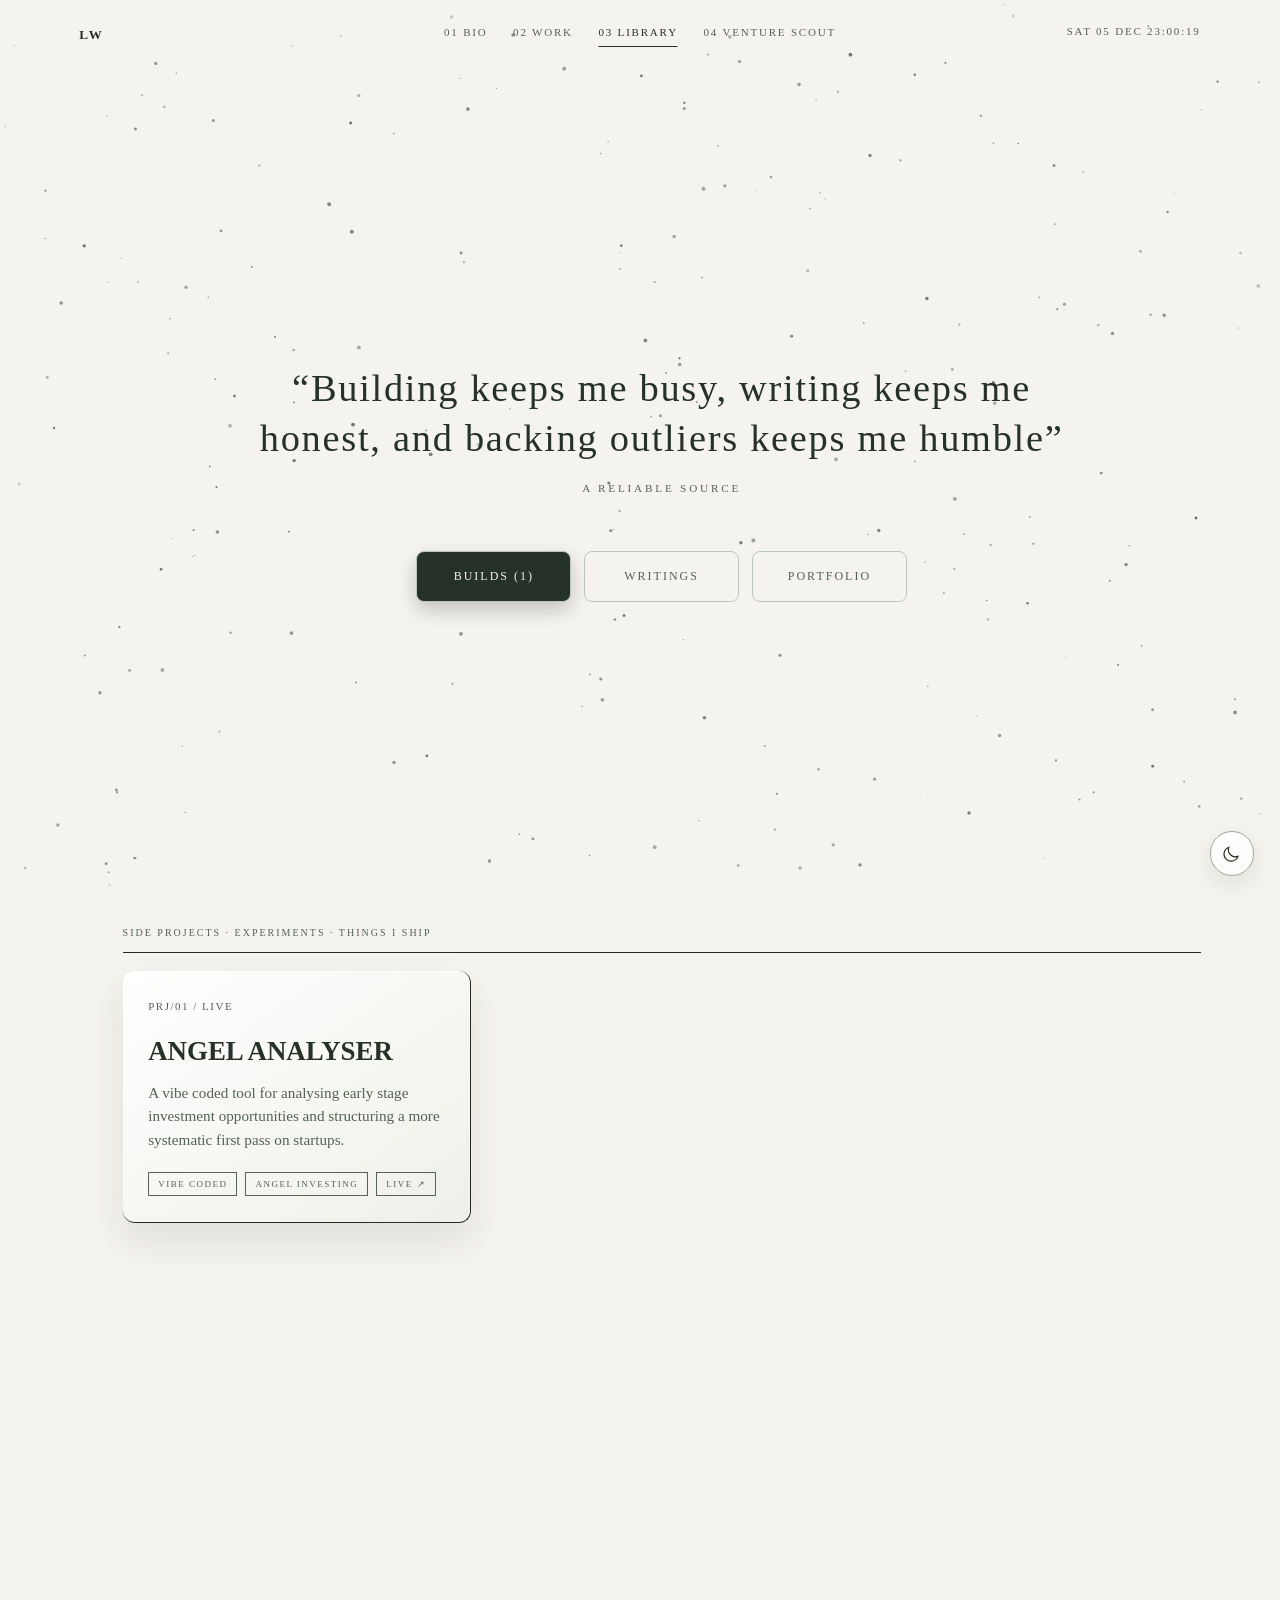
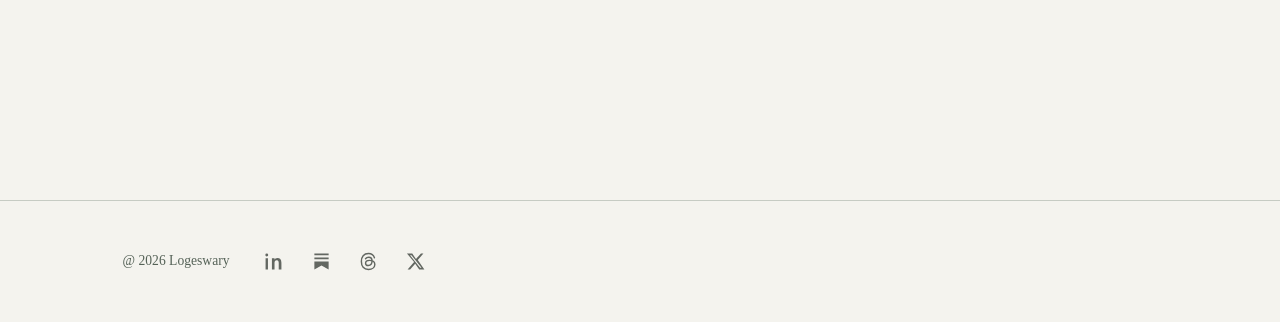
==== library.html @ 240a9fd6 "Publish website" ====
<!doctype html><html lang="en"><head><meta charset="utf-8"><meta name="viewport" content="width=device-width,initial-scale=1"><title>Library — Logeswary</title><link rel="stylesheet" href="assets/css/library-base.css">


























<link rel="stylesheet" href="assets/css/site-refinements.css">
<link rel="stylesheet" href="assets/css/themes.css"><script src="assets/js/themes.js"></script><link rel="stylesheet" href="assets/css/library.css"><link rel="stylesheet" href="assets/css/navigation.css">
<script src="assets/js/navigation.js" defer></script>
<link rel="stylesheet" href="assets/css/work-layout.css">
<link rel="stylesheet" href="assets/css/refinements-v64.css">
<link rel="stylesheet" href="assets/css/library-spacing.css">
<link rel="stylesheet" href="assets/css/footer.css">
<link rel="stylesheet" href="assets/css/creative-refinements.css">
</head><body class="site-root destination-page"><div class="site-background" aria-hidden="true"><canvas class="site-particles" aria-hidden="true"></canvas></div><div class="site-content"><button type="button" class="theme-toggle" aria-label="Switch to light mode" aria-pressed="false"><svg class="theme-sun" viewBox="0 0 24 24" fill="none" stroke="currentColor" stroke-width="1.5" aria-hidden="true"><circle cx="12" cy="12" r="4"/><path d="M12 2v2m0 16v2M2 12h2m16 0h2M5 5l1.5 1.5m11 11L19 19M5 19l1.5-1.5m11-11L19 5"/></svg><svg class="theme-moon" viewBox="0 0 24 24" fill="none" stroke="currentColor" stroke-width="1.5" aria-hidden="true"><path d="M20 15.5A9 9 0 0 1 8.5 4 9 9 0 1 0 20 15.5Z"/></svg></button>
<header class="site-header"><a class="brand-flip" id="brandFlip" href="index.html" aria-label="Home">
    <span class="brand-face brand-lw">LW</span>
  </a><nav class="editorial-nav" id="primaryNav" aria-label="Primary"><ul><li><a href="index.html">01 BIO</a></li><li><a href="work.html">02 WORK</a></li><li><a href="library.html">03 LIBRARY</a></li><li><a href="venture-scout.html">04 VENTURE SCOUT</a></li></ul><span class="nav-underline" aria-hidden="true"></span></nav><div class="top"><span id="clock"></span></div><button class="menu-control" type="button" aria-controls="primaryNav" aria-expanded="false">MENU</button></header>
<section class="library-page" id="library"><div class="library-shell">
<section class="library-intro-hero" aria-labelledby="library-intro-title"><header class="library-quote"><h2 class="library-hero-title" id="library-intro-title">“Building keeps me busy, writing keeps me honest, and backing outliers keeps me humble”</h2><p>a reliable source</p></header>
<nav class="lib-tabs" aria-label="Library sections"><button class="lib-tab active" data-panel="builds">BUILDS (1)</button><button class="lib-tab" data-panel="writing">WRITINGS</button><button class="lib-tab" data-panel="portfolio">PORTFOLIO</button></nav>
</section>
<div class="library-results" aria-label="Library results">
<section class="panel active" id="builds"><div class="wire">SIDE PROJECTS · EXPERIMENTS · THINGS I SHIP</div><div class="project-grid"><a class="project" href="https://angel-analyser.lovable.app/" target="_blank" rel="noopener"><small>PRJ/01 / LIVE</small><h3>ANGEL ANALYSER</h3><p>A vibe coded tool for analysing early stage investment opportunities and structuring a more systematic first pass on startups.</p><div class="tags"><span class="tag">Vibe Coded</span><span class="tag">Angel Investing</span><span class="tag">Live ↗</span></div></a></div></section>
<section class="panel" id="writing"><div class="wire">WRITING ARCHIVE</div><div class="rows" id="writingRows"></div><p class="writing-update" id="writingUpdate" role="status"></p></section>

<section class="panel" id="portfolio"></section>
</div>
</div></section>
<dialog class="portfolio-dialog retro-access" id="portfolioDialog" aria-labelledby="accessTitle" aria-describedby="accessDescription"><div class="access-window-bar"><button type="button" class="access-close" aria-label="Close popup">×</button></div><div class="access-window-content"><div class="access-retro-grid" aria-hidden="true"><div class="access-retro-plane"></div></div><div class="access-runway" aria-hidden="true"><div class="block-runner">
<svg class="runner-body" viewBox="0 0 120 156" focusable="false" aria-hidden="true">
<ellipse class="runner-ground" cx="60" cy="146" rx="32" ry="5"/>
<g class="runner-arm runner-arm-back"><path class="block-side" d="m36 59 9-4 12 33-9 5Z"/><path class="block-mid" d="m25 64 11-5 12 34-11 5Z"/></g>
<g class="runner-leg runner-leg-back"><path class="block-dark" d="M58 94h18v38H58z"/><path class="block-side" d="m76 94 7-5v39l-7 4Z"/><path class="block-dark" d="M58 126h26v14H58z"/></g>
<g class="runner-leg runner-leg-front"><path class="block-mid" d="M41 94h18v38H41z"/><path class="block-side" d="m59 94 7-5v39l-7 4Z"/><path class="block-dark" d="M41 127h29v14H41z"/></g>
<path class="block-light" d="m35 53 39-5 8 43-39 6Z"/><path class="block-side" d="m74 48 10-7 8 43-10 7Z"/><path class="block-mid" d="m35 53 10-7 39-5-10 7Z"/>
<path class="block-dark" d="m48 68 12-2 2 12-12 2Z"/>
<g class="runner-head"><path class="block-light" d="M42 20h29v31H42z"/><path class="block-mid" d="m42 20 8-7h29l-8 7Z"/><path class="block-side" d="m71 20 8-7v31l-8 7Z"/><path class="runner-face" d="M50 31v3m12-3v3m-12 8q6 4 12 0"/></g>
<g class="runner-arm runner-arm-front"><path class="block-mid" d="m72 55 13 3-7 37-13-3Z"/><path class="block-light" d="m78 95-13-3-2 13 13 3Z"/><path class="block-side" d="m85 58 7-6-7 37-7 6Z"/></g>
</svg></div></div><h3 id="accessTitle" class="comic-access"><span>ACCESS</span><span>DENIED</span></h3><p id="accessDescription">You have wandered somewhere you should not be. I admire the curiosity</p></div></dialog>

<!-- Shared compact footer -->
<footer class="site-footer compact-footer" id="contact">
 <div class="footer-inner compact-footer-row">
  <span class="footer-copyright">@ 2026 Logeswary</span>
  <nav class="socials" aria-label="Social links"><a href="https://www.linkedin.com/in/logeswary/" target="_blank" rel="noopener noreferrer" aria-label="LinkedIn"><svg viewBox="0 0 24 24" aria-hidden="true" focusable="false"><path d="M5 8H2v14h3V8ZM3.5 2a1.8 1.8 0 1 0 0 3.6 1.8 1.8 0 0 0 0-3.6ZM22 13.5c0-4-2.1-5.8-4.9-5.8-2.2 0-3.2 1.2-3.8 2V8H10v14h3.3v-7.8c0-2.1.4-3.8 2.8-3.8 2.3 0 2.5 2.1 2.5 3.9V22H22v-8.5Z"/></svg></a>
<a href="https://substack.com/@logeswary" target="_blank" rel="noopener noreferrer" aria-label="Substack"><svg viewBox="0 0 24 24" aria-hidden="true" focusable="false"><path d="M3 2h18v2H3zm0 5h18v2H3zm0 5h18v10l-9-5-9 5Z"/></svg></a>
<a href="https://www.threads.com/" target="_blank" rel="noopener noreferrer" aria-label="Threads"><svg viewBox="0 0 24 24" aria-hidden="true" focusable="false"><path d="M19.5 7.3C18.4 3.7 15.8 2 12 2 6 2 3 5.7 3 12s3 10 9 10c4.7 0 8-2.6 8-6.2 0-3.2-2.7-5.2-6.7-5.2-3 0-5 1.5-5 3.5 0 1.8 1.5 3 3.4 3 3.2 0 4.8-2.6 4.8-6 0-3-1.5-4.5-4.2-4.5-1.8 0-3.1.6-4.1 1.9" fill="none" stroke="currentColor" stroke-width="1.8" stroke-linecap="round"/></svg></a>
<a href="https://x.com/logeswaryX" target="_blank" rel="noopener noreferrer" aria-label="X"><svg viewBox="0 0 24 24" aria-hidden="true" focusable="false"><path d="M18.9 2H22l-7.1 8.1L23.2 22h-6.5l-5.1-7.3L5.2 22H2l8.2-9.4L1.2 2h6.7l4.7 6.7L18.9 2ZM17.8 20h1.8L6.9 4H5.1l12.7 16Z"/></svg></a></nav>
 </div>
</footer>


<script>
function tick(){
 const d=new Date(),days=["SUN","MON","TUE","WED","THU","FRI","SAT"],mons=["JAN","FEB","MAR","APR","MAY","JUN","JUL","AUG","SEP","OCT","NOV","DEC"],p=n=>String(n).padStart(2,"0");
 document.getElementById("clock").textContent=`${days[d.getDay()]} ${p(d.getDate())} ${mons[d.getMonth()]} ${p(d.getHours())}:${p(d.getMinutes())}:${p(d.getSeconds())}`;
}
tick(); setInterval(tick,1000);

// Availability rotation removed; the existing clock remains unchanged.

// Primary navigation is managed by assets/js/navigation.js.

</script>

</div><script src="assets/js/particles.js" defer></script><script src="assets/js/writings-data.js"></script><script src="assets/js/library.js"></script></body></html>
---- assets/css/library-base.css ----
:root{--bg:#090a0a;--fg:#f2f2ee;--muted:#777976;--line:#292b2a;--mx:50vw;--my:50vh}
*{box-sizing:border-box}
html,body{margin:0;width:100%;min-height:100%;background:var(--bg);color:var(--fg)}
html{scroll-behavior:smooth} body{overflow-x:hidden}
body{font-family:"Playfair Display",Georgia,serif}
.hero{height:100vh;position:relative;padding:22px 6.2vw 0;overflow:hidden;background:#090a0a}
.hero:before{content:"";position:absolute;inset:0;pointer-events:none;z-index:0;
 background:
 radial-gradient(circle 210px at var(--mx) var(--my),rgba(255,255,255,.055),transparent 72%),
 radial-gradient(circle at 1px 1px,rgba(255,255,255,.065) 1px,transparent 1.5px);
 background-size:auto,31px 31px}
.cursor-dots{position:absolute;width:360px;height:360px;left:calc(var(--mx) - 180px);top:calc(var(--my) - 180px);
 z-index:1;pointer-events:none;opacity:.55;mask-image:radial-gradient(circle,#000 0 20%,transparent 68%);
 background:radial-gradient(circle at 2px 2px,rgba(255,255,255,.55) 2px,transparent 2.6px);background-size:31px 31px;transition:opacity .2s}

.dot-canvas{
 position:absolute;
 inset:0;
 width:100%;
 height:100%;
 z-index:1;
 pointer-events:none;
}

.monogram{position:absolute;z-index:6;top:22px;left:6.2vw;font:700 13px/1 "Courier New",monospace;letter-spacing:2px;color:#f2f2ee;text-decoration:none}
.top{position:relative;z-index:5;display:flex;justify-content:flex-end;gap:20px;align-items:center;
 font:11px/1.2 "Courier New",monospace;letter-spacing:1.8px;color:#858784;text-transform:uppercase}
.open{white-space:nowrap}.open:before{content:"●";color:#eee;margin-right:9px}
#flipword{display:inline-block;color:#eee;min-width:76px;transition:transform .18s ease;transform-origin:center}

.map{position:absolute;z-index:2;top:62px;left:7vw;width:86vw;height:255px;opacity:.82}
.flight-path{position:absolute;inset:0;width:100%;height:100%;overflow:visible;pointer-events:none}
.flight-line{fill:none;stroke:rgba(170,172,168,.5);stroke-width:1;stroke-dasharray:4 5}
.city{position:absolute;font:10px "Courier New",monospace;letter-spacing:1.5px;color:#858784;text-transform:uppercase;white-space:nowrap;cursor:pointer;transition:.2s}
.city:before{content:"";display:inline-block;width:7px;height:7px;border-radius:50%;background:#f2f2ee;box-shadow:0 0 9px #fff;margin-right:7px}
.city:hover,.city.active{color:#f2f2ee;opacity:1;transform:translateY(-1px)}
.plane{position:absolute;z-index:5;font:16px/1 "Courier New",monospace;color:#f2f2ee;text-shadow:0 0 8px #fff;pointer-events:none;transform:translate(-50%,-50%) rotate(-12deg);transition:left 1.55s cubic-bezier(.55,.08,.2,1),top 1.55s cubic-bezier(.55,.08,.2,1),transform 1.55s ease}

.fact{position:absolute;z-index:8;width:270px;padding:18px 19px;border:1px solid #343635;background:rgba(9,10,10,.96);
 display:none;pointer-events:none;font:11px/1.55 "Courier New",monospace;letter-spacing:1.2px;text-transform:uppercase}
.fact.show{display:block}.fact strong{display:block;color:#eee;font-size:13px;margin-bottom:10px}.fact .k{color:#6f716e}.fact .v{color:#e9e9e5}
.fact .src{display:block;margin-top:9px;color:#656764;font-size:9px}

.meta{position:relative;z-index:4;margin-top:276px;font:11px "Courier New",monospace;letter-spacing:2px;color:#7f817e;text-transform:uppercase}
.welcome-card{position:relative;z-index:4;margin:17px 0 16px;width:max-content;perspective:900px}
.welcome-flip{font-family:"Playfair Display",Georgia,serif;font-size:calc(60px - 10px);line-height:1;font-weight:900;letter-spacing:-1.5px;text-transform:uppercase;transform-style:preserve-3d;transition:transform .55s cubic-bezier(.2,.7,.2,1);white-space:nowrap}
.welcome-flip.flipping{transform:none}
.welcome-flip{cursor:default}
.desc{position:relative;z-index:4;max-width:790px;margin:0;color:#92938f;font-family:"Courier New",Courier,monospace;font-size:14px;line-height:1.7;font-weight:400;letter-spacing:.35px}
.now{position:relative;z-index:4;margin-top:17px;font:11px "Courier New",monospace;letter-spacing:2.7px;text-transform:uppercase;color:#747673}
.now strong{color:#f1f1ed;font-weight:500;border-bottom:1px solid #6f716e;padding-bottom:4px}.now .dia-reveal{min-width:0}
.tabs{position:relative;z-index:4;margin-top:28px;display:flex;width:min(455px,86vw);border:1px solid var(--line)}
.tab{flex:1;text-decoration:none;padding:15px 9px;text-align:center;border-right:1px solid var(--line);font:12px "Courier New",monospace;
 letter-spacing:2px;color:#747673;text-transform:uppercase;transition:.18s;background:transparent}
.tab:last-child{border-right:0}.tab.active,.tab:hover,.tabs:hover .tab.active{background:#f0efea;color:#111}
.ticker-wrap{position:absolute;z-index:4;left:6.2vw;right:6.2vw;bottom:18px;border-top:1px solid var(--line);border-bottom:1px solid var(--line);overflow:hidden;white-space:nowrap}
.ticker{display:inline-flex;gap:38px;padding:13px 0;font:10px "Courier New",monospace;letter-spacing:1.8px;text-transform:uppercase;color:#858784;animation:marquee 28s linear infinite}
.ticker b{color:#eee;font-weight:500}.ticker span:after{content:"■";font-size:5px;margin-left:38px;color:#747673}
@keyframes marquee{to{transform:translateX(-50%)}}
@media(max-height:760px){
 .map{top:48px;height:220px}.meta{margin-top:235px}.welcome-card{margin:14px 0 13px}.welcome-flip{font-size:calc(54px - 10px)}
 .desc{font-size:15px;max-width:760px}.now{margin-top:13px}.tabs{margin-top:21px}.tab{padding:13px 8px}
}
@media(max-width:800px){
 .hero{padding:18px 22px 0}.top{font-size:8px;gap:8px}.map{left:-18vw;width:130vw;opacity:.52}
 .meta{margin-top:250px}.welcome-flip{font-size:calc(clamp(44px,12vw,60px) - 10px)}.desc{font-size:14px;max-width:92vw}.tabs{width:100%}.ticker-wrap{left:22px;right:22px}
}


/* V21 — balanced hero vertical rhythm */
.hero-copy-stack{position:absolute;z-index:4;left:6.2vw;right:6.2vw;top:335px;bottom:78px;display:flex;flex-direction:column;align-items:flex-start;justify-content:space-evenly;min-height:0}
.hero-copy-stack .welcome-card,.hero-copy-stack .desc,.hero-copy-stack .now,.hero-copy-stack .motion-nav{margin-top:0;margin-bottom:0}
.hero-copy-stack .meta{display:none}
@media(min-width:1600px){.hero-copy-stack{top:365px;bottom:82px}}
@media(max-height:760px){.hero-copy-stack{top:285px;bottom:68px}.hero-copy-stack .welcome-flip{font-size:calc(clamp(56px,5.5vw,78px) - 10px)}}
@media(max-width:1100px){.hero-copy-stack{left:6.2vw;right:6.2vw;top:330px;bottom:76px}}
@media(max-width:800px){.hero-copy-stack{left:22px;right:22px;top:315px;bottom:72px}}
@media(max-width:600px){.hero-copy-stack{left:18px;right:18px;top:292px;bottom:60px;justify-content:space-evenly}.hero-copy-stack .welcome-card,.hero-copy-stack .desc,.hero-copy-stack .now,.hero-copy-stack .motion-nav{margin:0}.hero-copy-stack .desc{max-width:100%}}

/* LIBRARY */
.library-section{position:relative;min-height:88vh;padding:64px 6.2vw;background:#090a0a;overflow:hidden}.library-section>.dot-canvas{z-index:0}.library-frame{position:relative;z-index:2;max-width:1500px;margin:0 auto;border:2px solid rgba(242,242,238,.88);padding:38px}.library-label{font:11px/1.2 "Courier New",monospace;letter-spacing:2.7px;color:#777976;text-transform:uppercase;margin-bottom:34px}.library-title{font-family:"Playfair Display",Georgia,serif;font-size:60px;line-height:1;font-weight:800;margin:0 0 22px}.library-intro{font-family:"Playfair Display",Georgia,serif;font-size:16px;font-weight:500;line-height:1.7;color:#969894;max-width:760px;margin:0 0 42px}.library-grid{display:grid;grid-template-columns:repeat(3,1fr);border-top:1px solid #303231;border-left:1px solid #303231}.library-card{min-height:210px;padding:28px;border-right:1px solid #303231;border-bottom:1px solid #303231;text-decoration:none;color:#858784;transition:background .18s,color .18s}.library-card:hover{background:#f0efea;color:#111}.library-card small{display:block;font:10px "Courier New",monospace;letter-spacing:2px;text-transform:uppercase;margin-bottom:54px}.library-card h3{font-family:"Playfair Display",Georgia,serif;font-size:28px;line-height:1.05;margin:0 0 10px}.library-card p{font-family:"Playfair Display",Georgia,serif;font-size:14px;line-height:1.5;margin:0;max-width:310px}@media(max-width:800px){.library-section{padding:48px 22px}.library-frame{padding:26px 20px}.library-title{font-size:48px}.library-grid{grid-template-columns:1fr}}

/* BIO — V1 */
.bio-section{position:relative;min-height:100vh;padding:56px 4.7vw 72px;background:#090a0a;overflow:hidden}
.bio-section>.dot-canvas{z-index:0}.bio-frame{position:relative;z-index:2;border:2px solid rgba(242,242,238,.88);padding:34px 38px 40px;max-width:1500px;margin:0 auto}
.file-label{font:11px "Courier New",monospace;letter-spacing:2.6px;color:#777976;text-transform:uppercase;margin-bottom:34px}
.bio-lead{display:grid;grid-template-columns:minmax(0,1.2fr) minmax(280px,.72fr);gap:58px;align-items:start}
.bio-title{font-family:"Playfair Display",Georgia,serif;font-weight:800;font-size:60px;line-height:1;letter-spacing:-1.5px;text-transform:uppercase;margin:0 0 28px;max-width:880px}
.bio-title .outline{color:transparent;-webkit-text-stroke:1.5px #eee}
.bio-copy{max-width:830px;color:#92938f;font-family:"Playfair Display",Georgia,serif;font-weight:500;font-size:clamp(16px,1.2vw,20px);line-height:1.55}
.bio-copy p{margin:0 0 18px}.bio-copy a{color:#ededE9;text-decoration:none;border-bottom:1px solid #686a67}.bio-copy strong{color:#ededE9;font-weight:600}
.photo-card{position:relative;overflow:hidden;border:1px solid #343635;background:#111;min-height:430px}
.photo-card img{display:block;width:100%;height:100%;object-fit:cover;filter:grayscale(1) contrast(1.1) brightness(.8);transition:filter .4s,transform .5s}
.photo-card:after{content:"";position:absolute;inset:0;background:radial-gradient(circle at 30% 20%,rgba(255,255,255,.05),transparent 32%),repeating-radial-gradient(circle at 0 0,rgba(255,255,255,.035) 0 1px,transparent 1px 3px),linear-gradient(180deg,rgba(9,10,10,.04),rgba(9,10,10,.14) 48%,rgba(9,10,10,.82) 100%);mix-blend-mode:screen;opacity:.55;pointer-events:none}
.photo-card:hover img{filter:grayscale(0) contrast(1.02) brightness(1);transform:scale(1.012)}
.photo-cap{position:absolute;z-index:2;left:18px;bottom:16px;font:10px "Courier New",monospace;letter-spacing:2px;text-transform:uppercase;color:#ddd}
.facts-grid{display:grid;grid-template-columns:repeat(4,1fr);border:1px solid #2c2e2d;margin:46px 0}
.fact-box{padding:22px 24px;border-right:1px solid #2c2e2d}.fact-box:last-child{border-right:0}.fact-k{font:10px "Courier New",monospace;letter-spacing:2.5px;color:#737572;text-transform:uppercase;margin-bottom:11px}.fact-v{font-family:"Playfair Display",Georgia,serif;font-size:20px;font-weight:600;text-transform:uppercase;color:#eee}
.systems{display:grid;grid-template-columns:minmax(280px,.8fr) minmax(0,1.2fr);gap:58px;align-items:stretch;margin-top:10px}.systems .photo-card{min-height:520px}.systems-copy{align-self:center}.eyebrow{font:11px "Courier New",monospace;letter-spacing:2.5px;color:#777976;text-transform:uppercase;margin-bottom:22px}.systems h2{font-family:"Playfair Display",Georgia,serif;font-weight:800;font-size:clamp(34px,3.1vw,48px);line-height:1;margin:0 0 24px;text-transform:uppercase;letter-spacing:-1.5px}.systems p{font-family:"Playfair Display",Georgia,serif;font-weight:500;color:#92938f;font-size:clamp(16px,1.15vw,19px);line-height:1.58;margin:0 0 17px;max-width:760px}.systems a{color:#eee;text-decoration:none;border-bottom:1px solid #666}
.conviction{position:relative;z-index:2;margin:46px auto 0;max-width:1500px;padding:0;overflow:hidden}.conviction-head{padding:0 0 20px;font:11px "Courier New",monospace;letter-spacing:2.7px;color:#777976;text-transform:uppercase}.bull-ticker{background:#f2f2ee;color:#090a0a;overflow:hidden;white-space:nowrap}.bull-track{display:inline-flex;gap:56px;padding:25px 0;font-family:"Playfair Display",Georgia,serif;font-size:16px;font-weight:600;text-transform:uppercase;animation:bullmove 28s linear infinite}.bull-track span:before{content:"↑";font:12px "Courier New",monospace;color:#4d4f4d;margin:0 16px 0 4px}.bull-track span:after{content:"·";margin-left:56px;color:#8b8d89}@keyframes bullmove{to{transform:translateX(-50%)}}
@media(max-width:900px){.bio-section{padding:28px 22px 48px}.bio-frame{padding:26px 22px}.bio-lead,.systems{grid-template-columns:1fr;gap:28px}.photo-card,.systems .photo-card{min-height:390px}.facts-grid{grid-template-columns:1fr 1fr}.fact-box:nth-child(2){border-right:0}.fact-box:nth-child(-n+2){border-bottom:1px solid #2c2e2d}.conviction{margin-left:22px;margin-right:22px}.fact-v{font-size:18px}}

/* FOOTER */
.site-footer{position:relative;min-height:64vh;padding:64px 6.2vw 28px;background:#090a0a;overflow:hidden}
.site-footer>.dot-canvas{z-index:0}.footer-inner{position:relative;z-index:2;max-width:1500px;margin:0 auto}
.footer-label{font:16px/1.2 "Courier New",monospace;letter-spacing:2.5px;color:#777976;text-transform:uppercase;margin-bottom:28px}
.footer-title{font-family:"Playfair Display",Georgia,serif;font-size:clamp(52px,7vw,108px);line-height:.95;font-weight:800;margin:0 0 34px;text-transform:uppercase}
.footer-actions{display:flex;flex-wrap:wrap;gap:18px 34px;padding:24px 0 28px;border-top:1px solid #292b2a;border-bottom:1px solid #292b2a}
.footer-actions a{font-family:"Playfair Display",Georgia,serif;font-size:16px;font-weight:500;color:#858784;text-decoration:none;transition:color .18s ease}
.footer-actions a:hover{color:#f2f2ee}.footer-actions a:after{content:" ↗";font-family:"Courier New",monospace;font-size:12px}
.socials{display:flex;flex-wrap:wrap;gap:26px 48px;padding:34px 0 56px}
.socials a{font:16px/1 "Courier New",monospace;letter-spacing:2px;text-transform:uppercase;color:#777976;text-decoration:none;transition:color .18s ease}
.socials a:hover{color:#fff}.socials a:after{content:" ↗";font-size:12px}
.footer-bottom{display:flex;justify-content:space-between;gap:24px;padding-top:20px;border-top:1px solid #292b2a;font:12px/1.4 "Courier New",monospace;letter-spacing:1.7px;text-transform:uppercase;color:#6f716e}
@media(max-width:700px){.site-footer{padding:48px 22px 24px}.footer-title{font-size:48px}.footer-actions,.socials{gap:18px 24px}.footer-bottom{flex-direction:column}}



.library-page{position:relative;min-height:100vh;padding:72px 6.2vw 90px;background:#090a0a;overflow:hidden}.library-page>.dot-canvas{z-index:0}.library-shell{position:relative;z-index:2;max-width:1500px;margin:auto}.file{color:#7d7f7b;font-size:11px;letter-spacing:3px}.library-hero-title{font-family:"Playfair Display",Georgia,serif;font-size:60px;font-weight:800;line-height:1;margin:38px 0 48px;text-transform:none}.lib-tabs{display:flex;gap:12px;flex-wrap:wrap;margin-bottom:42px}.lib-tab{min-width:155px;padding:17px 22px;border:1px solid #2d2f2e;color:#777976;background:transparent;font:12px "Courier New",monospace;letter-spacing:2px;text-transform:uppercase;cursor:pointer}.lib-tab:hover,.lib-tab.active{background:#f2f2ee;color:#111;border-color:#f2f2ee;box-shadow:0 0 0 3px #090a0a,0 0 0 4px #f2f2ee}.panel{display:none}.panel.active{display:block}.wire{padding:16px 0 26px;border-bottom:1px solid #282a29;color:#777976;font-size:10px;letter-spacing:2px;text-transform:uppercase}.project-grid{display:grid;grid-template-columns:repeat(3,1fr);border-left:1px solid #292b2a;border-top:1px solid #292b2a;margin-top:28px}.project{min-height:330px;padding:32px;border-right:1px solid #292b2a;border-bottom:1px solid #292b2a;color:#888a87;text-decoration:none;transition:.18s}.project:hover{background:#f2f2ee;color:#111}.project small{font-size:11px;letter-spacing:1.5px}.project h3{font-family:"Playfair Display",Georgia,serif;font-size:32px;line-height:1.05;color:#f2f2ee;margin:28px 0 18px}.project:hover h3{color:#111}.project p{font-family:"Playfair Display",Georgia,serif;font-size:16px;line-height:1.55;margin:0 0 30px}.tags{display:flex;gap:8px;flex-wrap:wrap}.tag{border:1px solid currentColor;padding:6px 9px;font-size:9px;letter-spacing:1.5px;text-transform:uppercase}.rows{margin-top:28px;border-top:1px solid #292b2a}.row{display:grid;grid-template-columns:130px 1fr 40px;align-items:center;gap:24px;min-height:74px;border-bottom:1px solid #292b2a;text-decoration:none;color:#8b8d89;padding:0 16px;transition:.16s}.row:hover{background:#f2f2ee;color:#111}.row time,.row .source-name{font-size:11px;letter-spacing:1.5px;text-transform:uppercase}.row strong{font-family:"Playfair Display",Georgia,serif;font-size:18px;font-weight:600;color:#f2f2ee}.row:hover strong{color:#111}.row .arrow{text-align:right;font-size:18px}.event-list{margin-top:28px;border:1px dashed #333;padding:24px 32px}.event{display:grid;grid-template-columns:1fr auto auto;gap:26px;align-items:center;padding:11px 0;color:#f2f2ee;font-size:13px;letter-spacing:1px}.event.done{color:#777976}.event .status{font-size:10px;letter-spacing:2px}.lock{border:1px solid #292b2a;margin-top:28px;padding:60px 34px;max-width:820px}.lock h3{font-family:"Playfair Display",Georgia,serif;font-size:42px;margin:0 0 16px}.lock p{font-family:"Playfair Display",Georgia,serif;color:#8b8d89;font-size:16px;line-height:1.6;max-width:620px}.request{display:inline-block;margin-top:20px;padding:14px 18px;background:#f2f2ee;color:#111;text-decoration:none;font-size:11px;letter-spacing:2px;text-transform:uppercase}
.access-modal{position:fixed;inset:0;z-index:9999;display:none;align-items:center;justify-content:center;padding:24px;background:rgba(0,0,0,.72);backdrop-filter:blur(5px)}.access-modal.show{display:flex}.access-dialog{position:relative;width:min(520px,100%);border:1px solid #3a3c3b;background:#0b0c0c;padding:42px}.access-dialog h3{font-family:"Playfair Display",Georgia,serif;font-size:38px;line-height:1.05;margin:0 0 12px;color:#f2f2ee}.access-dialog p{font-family:"Playfair Display",Georgia,serif;font-size:16px;color:#90928f;margin:0 0 28px}.access-dialog label{display:block;font:10px "Courier New",monospace;letter-spacing:2px;text-transform:uppercase;color:#777976;margin-bottom:9px}.access-dialog input{width:100%;box-sizing:border-box;border:1px solid #3a3c3b;background:#090a0a;color:#f2f2ee;padding:15px 16px;font:14px "Courier New",monospace;outline:none}.access-dialog input:focus{border-color:#f2f2ee}.access-submit{margin-top:14px;width:100%;border:0;background:#f2f2ee;color:#111;padding:15px 18px;font:11px "Courier New",monospace;letter-spacing:2px;text-transform:uppercase;cursor:pointer}.access-close{position:absolute;right:18px;top:16px;border:0;background:none;color:#858784;font:24px/1 Arial,sans-serif;cursor:pointer}.access-close:hover{color:#fff}
@media(max-width:800px){.library-page{padding:52px 22px 70px}.lib-tabs{display:grid;grid-template-columns:1fr 1fr}.lib-tab{min-width:0}.project-grid{grid-template-columns:1fr}.row{grid-template-columns:82px 1fr 24px}.row .source-name{display:none}.event{grid-template-columns:1fr;gap:5px}.library-hero-title{font-size:48px}}


/* V25 — larger hero typography */
.welcome-flip{font-size:calc(94px - 10px);font-weight:950;}
.desc{font-size:16px;}
@media(min-width:1600px){.welcome-flip{font-size:calc(96px - 10px)}.desc{font-size:16px}}
@media(max-height:760px){.hero-copy-stack .welcome-flip{font-size:calc(clamp(62px,6vw,86px) - 10px)}}
@media(max-width:800px){.welcome-flip{font-size:calc(clamp(62px,10vw,84px) - 10px)}.desc{font-size:16px}}
@media(max-width:600px){.welcome-flip{font-size:calc(clamp(52px,13vw,72px) - 10px)}.desc{font-size:14px}}

/* V26 — even spacing between hero content blocks */
.hero-copy-stack{justify-content:flex-start !important;gap:0 !important;}
.hero-copy-stack .welcome-card{margin:0 0 clamp(44px,5.2vh,64px) !important;}
.hero-copy-stack .desc{margin:0 0 clamp(30px,3.8vh,46px) !important;}
.hero-copy-stack .now{margin:0 0 clamp(30px,3.8vh,46px) !important;}
.hero-copy-stack .motion-nav{margin:0 !important;}
@media(max-height:760px){
 .hero-copy-stack .welcome-card{margin-bottom:32px !important;}
 .hero-copy-stack .desc{margin-bottom:22px !important;}
 .hero-copy-stack .now{margin-bottom:22px !important;}
}
@media(max-width:600px){
 .hero-copy-stack .welcome-card{margin-bottom:30px !important;}
 .hero-copy-stack .desc{margin-bottom:22px !important;}
 .hero-copy-stack .now{margin-bottom:22px !important;}
}


/* V27 — viewport-safe hero layout and clean content rhythm */
.hero-copy-stack{
  top:clamp(320px,39vh,370px) !important;
  bottom:78px !important;
  justify-content:flex-start !important;
  gap:0 !important;
  overflow:visible;
}
.hero-copy-stack .welcome-card{margin:0 0 clamp(30px,4vh,44px) !important;}
.hero-copy-stack .desc{margin:0 0 clamp(24px,3vh,34px) !important;line-height:1.62;}
.hero-copy-stack .now{margin:0 0 clamp(24px,3vh,34px) !important;}
.hero-copy-stack .motion-nav{margin:0 !important;}
@media(max-height:820px){
  .map{top:48px;height:210px;}
  .hero-copy-stack{top:270px !important;bottom:66px !important;}
  .hero-copy-stack .welcome-flip{font-size:calc(clamp(68px,7vw,84px) - 10px)!important;}
  .hero-copy-stack .welcome-card{margin-bottom:26px !important;}
  .hero-copy-stack .desc{margin-bottom:20px !important;font-size:15px;line-height:1.55;}
  .hero-copy-stack .now{margin-bottom:20px !important;}
  .ticker-wrap{bottom:10px;}
  .ticker{padding:10px 0;}
}
@media(max-height:700px){
  .map{top:44px;height:180px;}
  .hero-copy-stack{top:228px !important;bottom:58px !important;}
  .hero-copy-stack .welcome-flip{font-size:calc(clamp(58px,6.4vw,72px) - 10px)!important;}
  .hero-copy-stack .welcome-card{margin-bottom:18px !important;}
  .hero-copy-stack .desc{margin-bottom:14px !important;font-size:14px;line-height:1.45;max-width:760px;}
  .hero-copy-stack .now{margin-bottom:14px !important;}
  .motion-nav a{height:32px;}
  .ticker{padding:8px 0;font-size:9px;}
}
@media(max-width:800px){
  .hero-copy-stack{top:clamp(280px,37vh,330px) !important;bottom:70px !important;}
}
@media(max-width:600px){
  .map{top:54px;height:190px;}
  .hero-copy-stack{top:250px !important;bottom:58px !important;}
  .hero-copy-stack .welcome-card{margin-bottom:22px !important;}
  .hero-copy-stack .desc{margin-bottom:18px !important;}
  .hero-copy-stack .now{margin-bottom:18px !important;}
}
@media(max-width:600px) and (max-height:720px){
  .map{height:155px;}
  .hero-copy-stack{top:210px !important;}
  .hero-copy-stack .welcome-flip{font-size:calc(clamp(48px,12vw,60px) - 10px)!important;}
  .hero-copy-stack .welcome-card{margin-bottom:14px !important;}
  .hero-copy-stack .desc{font-size:12px;line-height:1.42;margin-bottom:12px !important;}
  .hero-copy-stack .now{margin-bottom:12px !important;}
}


/* V28 — aligned hero composition */
@media (min-width: 801px) and (min-height: 821px){
  .hero-copy-stack{
    top:clamp(350px,42vh,400px) !important;
    left:6.2vw !important;
    right:6.2vw !important;
    bottom:78px !important;
    align-items:flex-start !important;
  }
  .hero-copy-stack .welcome-flip{font-size:calc(98px - 10px)!important;font-weight:950 !important;}
  .hero-copy-stack .welcome-card,
  .hero-copy-stack .desc,
  .hero-copy-stack .now{margin:0 0 3rem 0 !important;}
  .hero-copy-stack .desc{font-size:20px !important;line-height:1.55 !important;max-width:1080px !important;}
  .hero-copy-stack .motion-nav{margin:0 !important;align-self:flex-start !important;}
  .motion-nav-list{margin-left:0 !important;}
}
@media (min-width: 801px) and (max-height: 820px){
  .hero-copy-stack{left:6.2vw !important;right:6.2vw !important;top:285px !important;}
  .hero-copy-stack .welcome-flip{font-size:calc(88px - 10px)!important;}
  .hero-copy-stack .desc{font-size:20px !important;line-height:1.48 !important;}
  .hero-copy-stack .welcome-card,
  .hero-copy-stack .desc,
  .hero-copy-stack .now{margin:0 0 2rem 0 !important;}
  .hero-copy-stack .motion-nav{margin:0 !important;align-self:flex-start !important;}
}
@media (max-width:800px){
  .hero-copy-stack .desc{font-size:18px !important;}
  .hero-copy-stack .welcome-flip{font-size:calc(clamp(66px,10vw,88px) - 10px)!important;}
}
@media (max-width:600px){
  .hero-copy-stack .desc{font-size:16px !important;}
  .hero-copy-stack .welcome-flip{font-size:calc(clamp(54px,13vw,74px) - 10px)!important;}
}


/* V30 CHANGED — viewport-filling hero layout. One flex column controls height and rhythm. */
:root{--hero-gap:clamp(1rem,2.5vh,2.5rem);--hero-foot:clamp(12px,2vh,24px);}
html,body{background:#090a0a;}
.hero{
  /* CHANGED: dynamic viewport height with safe fallbacks */
  height:auto !important;
  min-height:100vh !important;
  min-height:100svh !important;
  min-height:100dvh !important;
  display:flex !important;
  flex-direction:column !important;
  padding-bottom:0 !important;
  overflow:hidden;
}
/* CHANGED: the visual field follows the hero instead of a fixed-height background layer. */
.hero:before,.hero>.dot-canvas{position:absolute !important;inset:0 !important;width:100% !important;height:100% !important;}
/* City layer remains visually unchanged, but is positioned relative to the full-height hero. */
.map{z-index:2;}
.hero-copy-stack{
  /* CHANGED: remove absolute top/bottom positioning and let flex absorb tall-screen space above the title */
  position:relative !important;
  inset:auto !important;
  top:auto !important;right:auto !important;bottom:auto !important;left:auto !important;
  z-index:4;
  width:calc(100% - 12.4vw) !important;
  margin:0 6.2vw !important;
  padding:0 0 var(--hero-foot) !important;
  flex:1 0 auto;
  display:flex !important;
  flex-direction:column !important;
  align-items:flex-start !important;
  justify-content:flex-start !important;
  gap:var(--hero-gap) !important;
  min-height:0 !important;
}
/* CHANGED: only this spacer grows. Extra viewport height therefore goes above the title. */
.hero-copy-stack::before{content:"";display:block;flex:1 1 auto;min-height:clamp(300px,40vh,390px);}
.hero-copy-stack>.welcome-card,.hero-copy-stack>.desc,.hero-copy-stack>.now,.hero-copy-stack>.motion-nav,.hero-copy-stack>.tabs,.hero-copy-stack>.ticker-wrap{margin:0 !important;flex:0 0 auto;}
.hero-copy-stack .welcome-card{padding:0 !important;line-height:0 !important;}
.hero-copy-stack .welcome-flip{margin:0 !important;padding:0 !important;line-height:.88 !important;display:block !important;}
.hero-copy-stack .desc,.hero-copy-stack .now{padding:0 !important;}
.hero-copy-stack .motion-nav,.hero-copy-stack .tabs{align-self:flex-start !important;}
.hero-copy-stack .motion-nav-list{margin:0 !important;}
.hero-copy-stack .ticker-wrap{
  /* CHANGED: ticker participates in the same column, so it lands at the viewport foot without overlap. */
  position:relative !important;left:auto !important;right:auto !important;bottom:auto !important;top:auto !important;
  width:100% !important;align-self:stretch !important;
}
@media(max-height:760px){
  :root{--hero-gap:clamp(.75rem,1.8vh,1.15rem);--hero-foot:10px;}
  .hero-copy-stack::before{min-height:clamp(220px,31vh,265px);}
}
@media(max-width:800px){
  :root{--hero-gap:clamp(.85rem,2.1vh,1.4rem);}
  .hero-copy-stack{width:calc(100% - 44px) !important;margin:0 22px !important;}
  .hero-copy-stack::before{min-height:clamp(270px,36vh,320px);}
}
@media(max-width:600px){
  :root{--hero-gap:clamp(.7rem,1.8vh,1.05rem);--hero-foot:10px;}
  .hero{height:auto !important;min-height:100vh !important;min-height:100svh !important;min-height:100dvh !important;}
  .hero-copy-stack{width:calc(100% - 36px) !important;margin:0 18px !important;}
  .hero-copy-stack::before{min-height:clamp(235px,31vh,285px);}
}
@media(max-width:600px) and (max-height:720px){
  .hero-copy-stack::before{min-height:195px;}
}


/* V31 FIX — remove the leftover .meta spacer that was stacking on top of the flex spacer and pushing the ticker below the fold.
   The hero is now exactly one screen tall (or taller only if the content genuinely needs it). */
.hero>.meta{display:none !important;}
.hero{min-height:100vh !important;min-height:100svh !important;min-height:100dvh !important;height:auto !important;}
/* Spacer only has to clear the city map; any extra screen height grows here, above the title. */
.hero-copy-stack::before{flex:1 1 auto !important;min-height:clamp(190px,26vh,250px) !important;}
.hero-copy-stack{padding-bottom:var(--hero-foot) !important;}
@media(min-width:1600px){.hero-copy-stack::before{min-height:clamp(220px,28vh,290px) !important;}}
@media(max-width:800px){.hero-copy-stack::before{min-height:clamp(200px,28vh,260px) !important;}}
@media(max-width:600px){.hero-copy-stack::before{min-height:clamp(185px,26vh,230px) !important;}}


/* V32 — more breathing room between hero parts (title, description, Now line, tabs, ticker) */
:root{--hero-gap:clamp(1.35rem,3.6vh,3.25rem);--hero-foot:clamp(14px,2.4vh,28px);}
.hero-copy-stack .welcome-card{padding-bottom:.4rem !important;}
@media(max-height:760px){:root{--hero-gap:clamp(1.1rem,3.2vh,1.6rem);}}
@media(max-width:800px){:root{--hero-gap:clamp(1.1rem,2.8vh,1.7rem);}}
@media(max-width:600px){:root{--hero-gap:clamp(1rem,2.4vh,1.4rem);--hero-foot:12px;}}


/* V33 — align the hero content's left edge with the San Francisco dot (right edge unchanged) */
@media(min-width:801px){.hero-copy-stack{margin-left:3.38vw !important;width:calc(100% - 9.58vw) !important;}}


/* V34: keep the active tab visible when the highlight moves. */
.motion-nav-list:hover a.active { color:#747673; }
.motion-nav-list:hover a:hover { color:#111; }


/* Lastik is intentionally referenced by family name only.
   The user's font file is not redistributed with this site build. */
:root{--lastik:"Lastik","Arial Narrow",Arial,sans-serif}
:root{--bg:#090a0a;--fg:#f2f2ee;--muted:#777976;--line:#292b2a;--mx:50vw;--my:50vh}
*{box-sizing:border-box}
html,body{margin:0;width:100%;min-height:100%;background:var(--bg);color:var(--fg)}
html{scroll-behavior:smooth} body{overflow-x:hidden}
body{font-family:var(--lastik)}
.hero{height:100vh;position:relative;padding:22px 6.2vw 0;overflow:hidden;background:#090a0a}
.hero:before{content:"";position:absolute;inset:0;pointer-events:none;z-index:0;
 background:
 radial-gradient(circle 210px at var(--mx) var(--my),rgba(255,255,255,.055),transparent 72%),
 radial-gradient(circle at 1px 1px,rgba(255,255,255,.065) 1px,transparent 1.5px);
 background-size:auto,31px 31px}
.cursor-dots{position:absolute;width:360px;height:360px;left:calc(var(--mx) - 180px);top:calc(var(--my) - 180px);
 z-index:1;pointer-events:none;opacity:.55;mask-image:radial-gradient(circle,#000 0 20%,transparent 68%);
 background:radial-gradient(circle at 2px 2px,rgba(255,255,255,.55) 2px,transparent 2.6px);background-size:31px 31px;transition:opacity .2s}

.dot-canvas{
 position:absolute;
 inset:0;
 width:100%;
 height:100%;
 z-index:1;
 pointer-events:none;
}

.brand-flip{position:absolute;z-index:6;top:19px;left:6.2vw;width:44px;height:28px;perspective:700px;color:#f2f2ee;text-decoration:none}
.brand-face{position:absolute;inset:0;display:flex;align-items:center;justify-content:flex-start;font:700 13px/1 var(--lastik);letter-spacing:2px;backface-visibility:hidden;transition:transform .52s cubic-bezier(.2,.75,.2,1),opacity .52s ease;transform-origin:center}
.top{position:relative;z-index:5;display:flex;justify-content:flex-end;gap:20px;align-items:center;
 font:11px/1.2 var(--lastik);letter-spacing:1.8px;color:#858784;text-transform:uppercase}
.open{white-space:nowrap;display:inline-flex;align-items:center;gap:9px}.open:before{content:"●";color:#eee}
.dia-reveal{display:inline-block;min-width:84px;color:#eee;background:linear-gradient(90deg,#f0abfc,#f472b6,#fb923c,#facc15,#a3e635,#f2f2ee,#f2f2ee);background-size:300% 100%;background-position:100% 0;-webkit-background-clip:text;background-clip:text;-webkit-text-fill-color:transparent}
.dia-reveal.sweep{animation:diaSweep 1.5s ease both}@keyframes diaSweep{0%{background-position:100% 0}100%{background-position:0% 0}}

.map{position:absolute;z-index:2;top:62px;left:7vw;width:86vw;height:255px;opacity:.82}
.flight-path{position:absolute;inset:0;width:100%;height:100%;overflow:visible;pointer-events:none}
.flight-line{fill:none;stroke:rgba(170,172,168,.5);stroke-width:1;stroke-dasharray:4 5}
.city{position:absolute;font:10px var(--lastik);letter-spacing:1.5px;color:#858784;text-transform:uppercase;white-space:nowrap;cursor:pointer;transition:.2s}
.city:before{content:"";display:inline-block;width:7px;height:7px;border-radius:50%;background:#f2f2ee;box-shadow:0 0 9px #fff;margin-right:7px}
.city:hover,.city.active{color:#f2f2ee;opacity:1;transform:translateY(-1px)}
.plane{position:absolute;z-index:5;font:16px/1 var(--lastik);color:#f2f2ee;text-shadow:0 0 8px #fff;pointer-events:none;transform:translate(-50%,-50%) rotate(-12deg);transition:left 1.55s cubic-bezier(.55,.08,.2,1),top 1.55s cubic-bezier(.55,.08,.2,1),transform 1.55s ease}

.fact{position:absolute;z-index:8;width:270px;padding:18px 19px;border:1px solid #343635;background:rgba(9,10,10,.96);
 display:none;pointer-events:none;font:11px/1.55 var(--lastik);letter-spacing:1.2px;text-transform:uppercase}
.fact.show{display:block}.fact strong{display:block;color:#eee;font-size:13px;margin-bottom:10px}.fact .k{color:#6f716e}.fact .v{color:#e9e9e5}
.fact .src{display:block;margin-top:9px;color:#656764;font-size:9px}

.meta{position:relative;z-index:4;margin-top:276px;font:11px var(--lastik);letter-spacing:2px;color:#7f817e;text-transform:uppercase}
.welcome-card{position:relative;z-index:4;margin:17px 0 16px;width:max-content;perspective:900px}
.welcome-flip{font-family:var(--lastik);font-size:calc(82px - 10px);line-height:.96;font-weight:950;letter-spacing:-2px;text-transform:uppercase;transform-style:preserve-3d;transition:transform .55s cubic-bezier(.2,.7,.2,1);white-space:nowrap}
.welcome-flip.flipping{transform:none}
.welcome-flip{cursor:default}
.desc{position:relative;z-index:4;max-width:790px;margin:0;color:#92938f;font-family:var(--lastik);font-size:14px;line-height:1.7;font-weight:400;letter-spacing:.35px}
.now{position:relative;z-index:4;margin-top:17px;font:11px var(--lastik);letter-spacing:2.7px;text-transform:uppercase;color:#747673}
.now strong{color:#f1f1ed;font-weight:500;border-bottom:1px solid #6f716e;padding-bottom:4px}.now .dia-reveal{min-width:0}
.motion-nav{position:relative;z-index:7;margin-top:28px;width:min(455px,86vw)}
.motion-nav-list{position:relative;display:flex;align-items:center;gap:4px;width:max-content;max-width:100%;padding:4px;margin:0;list-style:none;border:1px solid var(--line);border-radius:7px;background:rgba(9,10,10,.72);backdrop-filter:blur(8px)}
.motion-highlight{position:absolute;top:4px;bottom:4px;left:4px;width:0;border-radius:5px;background:#f0efea;opacity:0;transition:left .34s cubic-bezier(.2,.8,.2,1),width .34s cubic-bezier(.2,.8,.2,1),opacity .18s;pointer-events:none}
.motion-nav li{width:145px}.motion-nav a{position:relative;z-index:2;display:flex;width:100%;height:36px;box-sizing:border-box;align-items:center;justify-content:center;padding:0 12px;border-radius:5px;text-decoration:none;font:11px var(--lastik);letter-spacing:1.7px;color:#747673;text-transform:uppercase;transition:color .2s;white-space:nowrap}
.motion-nav a:hover,.motion-nav a:focus,.motion-nav a.active{color:#111}.motion-nav-list:not(:hover) a.active{color:#111}.motion-nav-list:not(:hover) .motion-highlight{opacity:1}
.ticker-wrap{position:absolute;z-index:4;left:6.2vw;right:6.2vw;bottom:18px;border-top:1px solid var(--line);border-bottom:1px solid var(--line);overflow:hidden;white-space:nowrap}
.ticker{display:inline-flex;gap:38px;padding:13px 0;font:10px var(--lastik);letter-spacing:1.8px;text-transform:uppercase;color:#858784;animation:marquee 28s linear infinite}
.ticker b{color:#eee;font-weight:500}.ticker span:after{content:"■";font-size:5px;margin-left:38px;color:#747673}
@keyframes marquee{to{transform:translateX(-50%)}}
@media(max-height:760px){
 .map{top:48px;height:220px}.meta{margin-top:235px}.welcome-card{margin:14px 0 13px}.welcome-flip{font-size:calc(82px - 10px)}
 .desc{font-size:15px;max-width:760px}.now{margin-top:13px}.motion-nav{margin-top:21px}.motion-nav a{height:34px;padding:0 13px}
}
@media(max-width:800px){
 .hero{padding:18px 22px 0}.top{font-size:8px;gap:8px}.map{left:-18vw;width:130vw;opacity:.52}
 .meta{margin-top:250px}.welcome-flip{font-size:calc(clamp(48px,13vw,82px) - 10px)}.desc{font-size:14px;max-width:92vw}.motion-nav{width:100%}.motion-nav-list{width:100%}.motion-nav li{flex:1}.motion-nav a{padding:0 8px}.ticker-wrap{left:22px;right:22px}
}

@media(min-width:1600px){.hero{padding-left:6.2vw;padding-right:6.2vw}.map{height:285px}.meta{margin-top:305px}.desc{max-width:900px}.welcome-flip{font-size:calc(82px - 10px)}}
@media(max-width:1100px){.map{left:2vw;width:96vw}.meta{margin-top:270px}}
@media(max-width:600px){.hero{min-height:100svh;height:100svh;padding:16px 18px 0}.brand-flip{left:18px;top:14px}.top{font-size:8px;letter-spacing:1.1px;gap:7px}.map{top:60px;left:-42vw;width:178vw;height:220px}.city{font-size:8px}.meta{margin-top:250px;font-size:9px}.welcome-card{margin:12px 0}.welcome-flip{font-size:calc(clamp(46px,12vw,64px) - 10px);white-space:normal;max-width:92vw}.desc{font-size:12px;line-height:1.55}.now{font-size:9px;margin-top:11px}.motion-nav{margin-top:16px;width:100%}.motion-nav-list{width:100%;gap:2px;padding:3px}.motion-highlight{top:3px;bottom:3px}.motion-nav li{flex:1;width:auto}.motion-nav a{font-size:9px;letter-spacing:1.2px;height:32px;padding:0 5px}.ticker-wrap{left:18px;right:18px;bottom:10px}.ticker{padding:10px 0;font-size:8px}}

/* V21 — balanced hero vertical rhythm */
.hero-copy-stack{position:absolute;z-index:4;left:6.2vw;right:6.2vw;top:335px;bottom:78px;display:flex;flex-direction:column;align-items:flex-start;justify-content:space-evenly;min-height:0}
.hero-copy-stack .welcome-card,.hero-copy-stack .desc,.hero-copy-stack .now,.hero-copy-stack .motion-nav{margin-top:0;margin-bottom:0}
.hero-copy-stack .meta{display:none}
@media(min-width:1600px){.hero-copy-stack{top:365px;bottom:82px}}
@media(max-height:760px){.hero-copy-stack{top:285px;bottom:68px}.hero-copy-stack .welcome-flip{font-size:calc(clamp(56px,5.5vw,78px) - 10px)}}
@media(max-width:1100px){.hero-copy-stack{left:6.2vw;right:6.2vw;top:330px;bottom:76px}}
@media(max-width:800px){.hero-copy-stack{left:22px;right:22px;top:315px;bottom:72px}}
@media(max-width:600px){.hero-copy-stack{left:18px;right:18px;top:292px;bottom:60px;justify-content:space-evenly}.hero-copy-stack .welcome-card,.hero-copy-stack .desc,.hero-copy-stack .now,.hero-copy-stack .motion-nav{margin:0}.hero-copy-stack .desc{max-width:100%}}

/* LIBRARY */
.library-section{position:relative;min-height:88vh;padding:64px 6.2vw;background:#090a0a;overflow:hidden}.library-section>.dot-canvas{z-index:0}.library-frame{position:relative;z-index:2;max-width:1500px;margin:0 auto;border:2px solid rgba(242,242,238,.88);padding:38px}.library-label{font:11px/1.2 "Courier New",monospace;letter-spacing:2.7px;color:#777976;text-transform:uppercase;margin-bottom:34px}.library-title{font-family:"Playfair Display",Georgia,serif;font-size:60px;line-height:1;font-weight:800;margin:0 0 22px}.library-intro{font-family:"Playfair Display",Georgia,serif;font-size:16px;font-weight:500;line-height:1.7;color:#969894;max-width:760px;margin:0 0 42px}.library-grid{display:grid;grid-template-columns:repeat(3,1fr);border-top:1px solid #303231;border-left:1px solid #303231}.library-card{min-height:210px;padding:28px;border-right:1px solid #303231;border-bottom:1px solid #303231;text-decoration:none;color:#858784;transition:background .18s,color .18s}.library-card:hover{background:#f0efea;color:#111}.library-card small{display:block;font:10px "Courier New",monospace;letter-spacing:2px;text-transform:uppercase;margin-bottom:54px}.library-card h3{font-family:"Playfair Display",Georgia,serif;font-size:28px;line-height:1.05;margin:0 0 10px}.library-card p{font-family:"Playfair Display",Georgia,serif;font-size:14px;line-height:1.5;margin:0;max-width:310px}@media(max-width:800px){.library-section{padding:48px 22px}.library-frame{padding:26px 20px}.library-title{font-size:48px}.library-grid{grid-template-columns:1fr}}

/* BIO — V1 */
.bio-section{position:relative;min-height:100vh;padding:56px 4.7vw 72px;background:#090a0a;overflow:hidden}
.bio-section>.dot-canvas{z-index:0}.bio-frame{position:relative;z-index:2;border:2px solid rgba(242,242,238,.88);padding:34px 38px 40px;max-width:1500px;margin:0 auto}
.file-label{font:11px "Courier New",monospace;letter-spacing:2.6px;color:#777976;text-transform:uppercase;margin-bottom:34px}
.bio-lead{display:block;max-width:1080px}
.bio-title{font-family:"Playfair Display",Georgia,serif;font-weight:800;font-size:30px;line-height:1.05;letter-spacing:-.4px;margin:0 0 24px;max-width:880px}
.bio-title .outline{color:transparent;-webkit-text-stroke:1.5px #eee}
.bio-copy{max-width:980px;color:#92938f;font-family:"Courier New",monospace;font-weight:400;font-size:15px;line-height:1.72;letter-spacing:.15px}
.bio-copy p{margin:0 0 18px}.bio-copy a{color:#ededE9;text-decoration:none;border-bottom:1px solid #686a67}.bio-copy strong{color:#ededE9;font-family:"Playfair Display",Georgia,serif;font-weight:600}
.photo-card{position:relative;overflow:hidden;border:1px solid #343635;background:#111;min-height:430px}
.photo-card img{display:block;width:100%;height:100%;object-fit:cover;filter:grayscale(1) contrast(1.1) brightness(.8);transition:filter .4s,transform .5s}
.photo-card:after{content:"";position:absolute;inset:0;background:radial-gradient(circle at 30% 20%,rgba(255,255,255,.05),transparent 32%),repeating-radial-gradient(circle at 0 0,rgba(255,255,255,.035) 0 1px,transparent 1px 3px),linear-gradient(180deg,rgba(9,10,10,.04),rgba(9,10,10,.14) 48%,rgba(9,10,10,.82) 100%);mix-blend-mode:screen;opacity:.55;pointer-events:none}
.photo-card:hover img{filter:grayscale(0) contrast(1.02) brightness(1);transform:scale(1.012)}
.photo-cap{position:absolute;z-index:2;left:18px;bottom:16px;font:10px "Courier New",monospace;letter-spacing:2px;text-transform:uppercase;color:#ddd}
.facts-grid{display:grid;grid-template-columns:repeat(4,1fr);border:1px solid #2c2e2d;margin:46px 0}
.fact-box{padding:22px 24px;border-right:1px solid #2c2e2d}.fact-box:last-child{border-right:0}.fact-k{font:10px "Courier New",monospace;letter-spacing:2.5px;color:#737572;text-transform:uppercase;margin-bottom:11px}.fact-v{font-family:"Playfair Display",Georgia,serif;font-size:17px;font-weight:600;color:#eee;line-height:1.25}
.systems{display:grid;grid-template-columns:minmax(280px,.8fr) minmax(0,1.2fr);gap:58px;align-items:stretch;margin-top:10px}.systems .photo-card{min-height:520px}.systems-copy{align-self:center}.eyebrow{font:11px "Courier New",monospace;letter-spacing:2.5px;color:#777976;text-transform:uppercase;margin-bottom:22px}.systems h2{font-family:"Playfair Display",Georgia,serif;font-weight:600;font-size:17px;line-height:1.08;margin:0 0 24px;letter-spacing:-.5px}.systems p{font-family:"Courier New",monospace;font-weight:400;color:#92938f;font-size:15px;line-height:1.72;margin:0 0 17px;max-width:760px}.systems a{color:#eee;text-decoration:none;border-bottom:1px solid #666}.persona-eyebrow{margin-top:28px;margin-bottom:14px}
.conviction{position:relative;z-index:2;margin:46px auto 0;max-width:1500px;padding:0;overflow:hidden}.conviction-head{padding:0 0 20px;font:11px "Courier New",monospace;letter-spacing:2.7px;color:#777976;text-transform:uppercase}.bull-ticker{background:#f2f2ee;color:#090a0a;overflow:hidden;white-space:nowrap}.bull-track{display:inline-flex;gap:56px;padding:25px 0;font-family:"Playfair Display",Georgia,serif;font-size:16px;font-weight:600;text-transform:uppercase;animation:bullmove 28s linear infinite}.bull-track span:before{content:"↑";font:12px "Courier New",monospace;color:#4d4f4d;margin:0 16px 0 4px}.bull-track span:after{content:"·";margin-left:56px;color:#8b8d89}@keyframes bullmove{to{transform:translateX(-50%)}}
@media(max-width:900px){.bio-section{padding:28px 22px 48px}.bio-frame{padding:26px 22px}.bio-lead,.systems{grid-template-columns:1fr;gap:28px}.photo-card,.systems .photo-card{min-height:390px}.facts-grid{grid-template-columns:1fr 1fr}.fact-box:nth-child(2){border-right:0}.fact-box:nth-child(-n+2){border-bottom:1px solid #2c2e2d}.conviction{margin-left:22px;margin-right:22px}.fact-v{font-size:18px}}

/* FOOTER */
.site-footer{position:relative;min-height:64vh;padding:64px 6.2vw 28px;background:#090a0a;overflow:hidden}
.site-footer>.dot-canvas{z-index:0}.footer-inner{position:relative;z-index:2;max-width:1500px;margin:0 auto}
.footer-label{font:16px/1.2 "Courier New",monospace;letter-spacing:2.5px;color:#777976;text-transform:uppercase;margin-bottom:28px}
.footer-title{font-family:"Playfair Display",Georgia,serif;font-size:clamp(52px,7vw,108px);line-height:.95;font-weight:800;margin:0 0 34px;text-transform:uppercase}
.footer-actions{display:flex;flex-wrap:wrap;gap:18px 34px;padding:24px 0 28px;border-top:1px solid #292b2a;border-bottom:1px solid #292b2a}
.footer-actions a{font-family:"Playfair Display",Georgia,serif;font-size:16px;font-weight:500;color:#858784;text-decoration:none;transition:color .18s ease}
.footer-actions a:hover{color:#f2f2ee}.footer-actions a:after{content:" ↗";font-family:"Courier New",monospace;font-size:12px}
.socials{display:flex;flex-wrap:wrap;gap:26px 48px;padding:34px 0 56px}
.socials a{font:16px/1 "Courier New",monospace;letter-spacing:2px;text-transform:uppercase;color:#777976;text-decoration:none;transition:color .18s ease}
.socials a:hover{color:#fff}.socials a:after{content:" ↗";font-size:12px}
.footer-bottom{display:flex;justify-content:space-between;gap:24px;padding-top:20px;border-top:1px solid #292b2a;font:12px/1.4 "Courier New",monospace;letter-spacing:1.7px;text-transform:uppercase;color:#6f716e}
@media(max-width:700px){.site-footer{padding:48px 22px 24px}.footer-title{font-size:48px}.footer-actions,.socials{gap:18px 24px}.footer-bottom{flex-direction:column}}


/* V23 About redesign */
.bio-section{padding:0;background:#090a0a;overflow:hidden}.about-stage{position:relative;z-index:2;min-height:100vh;display:grid;place-items:center;padding:8vh 5vw}.about-myself{font-family:Lastik,"Arial Black",sans-serif;font-size:clamp(58px,11vw,180px);font-weight:900;line-height:.82;letter-spacing:-.06em;text-align:center;margin:0;color:#f3f2ed;max-width:94vw}.object-field{position:absolute;inset:0;pointer-events:none}.object-chip{pointer-events:auto;position:absolute;border:0;background:transparent;font-size:clamp(54px,7vw,112px);cursor:pointer;filter:drop-shadow(0 14px 18px rgba(0,0,0,.5));transition:transform .45s cubic-bezier(.2,.8,.2,1),filter .3s}.object-chip:hover{transform:scale(1.12) rotate(-5deg);filter:drop-shadow(0 18px 25px rgba(255,255,255,.13))}.object-chip.swap{transform:scale(.15) rotateY(180deg) rotate(18deg)}.o1{left:10%;top:16%}.o2{right:12%;top:14%}.o3{left:13%;bottom:14%}.o4{right:13%;bottom:13%}.o5{left:48%;top:9%}.about-story{position:relative;z-index:2;min-height:100vh;display:flex;flex-direction:column;justify-content:center;max-width:1050px;margin:auto;padding:10vh 6vw;font-family:"Courier New",monospace;font-size:clamp(20px,2.2vw,38px);line-height:1.35;color:#777}.about-story p{margin:0 0 1.1em;transition:color .35s}.about-story a{color:inherit;text-decoration:underline;text-underline-offset:5px}.about-story p.revealed{color:#f2f1ec}.systems-cinematic{min-height:100vh;margin:0;padding:8vh 5vw;align-items:center}.systems-cinematic .photo-card{transition:transform .2s linear}.conviction{position:relative;z-index:2}.bio-section>.dot-canvas{z-index:0}@media(max-width:700px){.object-chip{font-size:52px}.o1{left:5%;top:18%}.o2{right:5%;top:18%}.o3{left:6%;bottom:18%}.o4{right:6%;bottom:18%}.o5{left:43%;top:8%}.about-story{font-size:21px;padding:10vh 8vw}}


/* V25 — larger hero typography */
.welcome-flip{font-size:calc(94px - 10px);font-weight:950;}
.desc{font-size:16px;}
@media(min-width:1600px){.welcome-flip{font-size:calc(96px - 10px)}.desc{font-size:16px}}
@media(max-height:760px){.hero-copy-stack .welcome-flip{font-size:calc(clamp(62px,6vw,86px) - 10px)}}
@media(max-width:800px){.welcome-flip{font-size:calc(clamp(62px,10vw,84px) - 10px)}.desc{font-size:16px}}
@media(max-width:600px){.welcome-flip{font-size:calc(clamp(52px,13vw,72px) - 10px)}.desc{font-size:14px}}

/* V26 — even spacing between hero content blocks */
.hero-copy-stack{justify-content:flex-start !important;gap:0 !important;}
.hero-copy-stack .welcome-card{margin:0 0 clamp(44px,5.2vh,64px) !important;}
.hero-copy-stack .desc{margin:0 0 clamp(30px,3.8vh,46px) !important;}
.hero-copy-stack .now{margin:0 0 clamp(30px,3.8vh,46px) !important;}
.hero-copy-stack .motion-nav{margin:0 !important;}
@media(max-height:760px){
 .hero-copy-stack .welcome-card{margin-bottom:32px !important;}
 .hero-copy-stack .desc{margin-bottom:22px !important;}
 .hero-copy-stack .now{margin-bottom:22px !important;}
}
@media(max-width:600px){
 .hero-copy-stack .welcome-card{margin-bottom:30px !important;}
 .hero-copy-stack .desc{margin-bottom:22px !important;}
 .hero-copy-stack .now{margin-bottom:22px !important;}
}


/* V27 — viewport-safe hero layout and clean content rhythm */
.hero-copy-stack{
  top:clamp(320px,39vh,370px) !important;
  bottom:78px !important;
  justify-content:flex-start !important;
  gap:0 !important;
  overflow:visible;
}
.hero-copy-stack .welcome-card{margin:0 0 clamp(30px,4vh,44px) !important;}
.hero-copy-stack .desc{margin:0 0 clamp(24px,3vh,34px) !important;line-height:1.62;}
.hero-copy-stack .now{margin:0 0 clamp(24px,3vh,34px) !important;}
.hero-copy-stack .motion-nav{margin:0 !important;}
@media(max-height:820px){
  .map{top:48px;height:210px;}
  .hero-copy-stack{top:270px !important;bottom:66px !important;}
  .hero-copy-stack .welcome-flip{font-size:calc(clamp(68px,7vw,84px) - 10px)!important;}
  .hero-copy-stack .welcome-card{margin-bottom:26px !important;}
  .hero-copy-stack .desc{margin-bottom:20px !important;font-size:15px;line-height:1.55;}
  .hero-copy-stack .now{margin-bottom:20px !important;}
  .ticker-wrap{bottom:10px;}
  .ticker{padding:10px 0;}
}
@media(max-height:700px){
  .map{top:44px;height:180px;}
  .hero-copy-stack{top:228px !important;bottom:58px !important;}
  .hero-copy-stack .welcome-flip{font-size:calc(clamp(58px,6.4vw,72px) - 10px)!important;}
  .hero-copy-stack .welcome-card{margin-bottom:18px !important;}
  .hero-copy-stack .desc{margin-bottom:14px !important;font-size:14px;line-height:1.45;max-width:760px;}
  .hero-copy-stack .now{margin-bottom:14px !important;}
  .motion-nav a{height:32px;}
  .ticker{padding:8px 0;font-size:9px;}
}
@media(max-width:800px){
  .hero-copy-stack{top:clamp(280px,37vh,330px) !important;bottom:70px !important;}
}
@media(max-width:600px){
  .map{top:54px;height:190px;}
  .hero-copy-stack{top:250px !important;bottom:58px !important;}
  .hero-copy-stack .welcome-card{margin-bottom:22px !important;}
  .hero-copy-stack .desc{margin-bottom:18px !important;}
  .hero-copy-stack .now{margin-bottom:18px !important;}
}
@media(max-width:600px) and (max-height:720px){
  .map{height:155px;}
  .hero-copy-stack{top:210px !important;}
  .hero-copy-stack .welcome-flip{font-size:calc(clamp(48px,12vw,60px) - 10px)!important;}
  .hero-copy-stack .welcome-card{margin-bottom:14px !important;}
  .hero-copy-stack .desc{font-size:12px;line-height:1.42;margin-bottom:12px !important;}
  .hero-copy-stack .now{margin-bottom:12px !important;}
}


/* V28 — aligned hero composition */
@media (min-width: 801px) and (min-height: 821px){
  .hero-copy-stack{
    top:clamp(350px,42vh,400px) !important;
    left:6.2vw !important;
    right:6.2vw !important;
    bottom:78px !important;
    align-items:flex-start !important;
  }
  .hero-copy-stack .welcome-flip{font-size:calc(98px - 10px)!important;font-weight:950 !important;}
  .hero-copy-stack .welcome-card,
  .hero-copy-stack .desc,
  .hero-copy-stack .now{margin:0 0 3rem 0 !important;}
  .hero-copy-stack .desc{font-size:20px !important;line-height:1.55 !important;max-width:1080px !important;}
  .hero-copy-stack .motion-nav{margin:0 !important;align-self:flex-start !important;}
  .motion-nav-list{margin-left:0 !important;}
}
@media (min-width: 801px) and (max-height: 820px){
  .hero-copy-stack{left:6.2vw !important;right:6.2vw !important;top:285px !important;}
  .hero-copy-stack .welcome-flip{font-size:calc(88px - 10px)!important;}
  .hero-copy-stack .desc{font-size:20px !important;line-height:1.48 !important;}
  .hero-copy-stack .welcome-card,
  .hero-copy-stack .desc,
  .hero-copy-stack .now{margin:0 0 2rem 0 !important;}
  .hero-copy-stack .motion-nav{margin:0 !important;align-self:flex-start !important;}
}
@media (max-width:800px){
  .hero-copy-stack .desc{font-size:18px !important;}
  .hero-copy-stack .welcome-flip{font-size:calc(clamp(66px,10vw,88px) - 10px)!important;}
}
@media (max-width:600px){
  .hero-copy-stack .desc{font-size:16px !important;}
  .hero-copy-stack .welcome-flip{font-size:calc(clamp(54px,13vw,74px) - 10px)!important;}
}


/* V30 CHANGED — viewport-filling hero layout. One flex column controls height and rhythm. */
:root{--hero-gap:clamp(1rem,2.5vh,2.5rem);--hero-foot:clamp(12px,2vh,24px);}
html,body{background:#090a0a;}
.hero{
  /* CHANGED: dynamic viewport height with safe fallbacks */
  height:auto !important;
  min-height:100vh !important;
  min-height:100svh !important;
  min-height:100dvh !important;
  display:flex !important;
  flex-direction:column !important;
  padding-bottom:0 !important;
  overflow:hidden;
}
/* CHANGED: the visual field follows the hero instead of a fixed-height background layer. */
.hero:before,.hero>.dot-canvas{position:absolute !important;inset:0 !important;width:100% !important;height:100% !important;}
/* City layer remains visually unchanged, but is positioned relative to the full-height hero. */
.map{z-index:2;}
.hero-copy-stack{
  /* CHANGED: remove absolute top/bottom positioning and let flex absorb tall-screen space above the title */
  position:relative !important;
  inset:auto !important;
  top:auto !important;right:auto !important;bottom:auto !important;left:auto !important;
  z-index:4;
  width:calc(100% - 12.4vw) !important;
  margin:0 6.2vw !important;
  padding:0 0 var(--hero-foot) !important;
  flex:1 0 auto;
  display:flex !important;
  flex-direction:column !important;
  align-items:flex-start !important;
  justify-content:flex-start !important;
  gap:var(--hero-gap) !important;
  min-height:0 !important;
}
/* CHANGED: only this spacer grows. Extra viewport height therefore goes above the title. */
.hero-copy-stack::before{content:"";display:block;flex:1 1 auto;min-height:clamp(300px,40vh,390px);}
.hero-copy-stack>.welcome-card,.hero-copy-stack>.desc,.hero-copy-stack>.now,.hero-copy-stack>.motion-nav,.hero-copy-stack>.tabs,.hero-copy-stack>.ticker-wrap{margin:0 !important;flex:0 0 auto;}
.hero-copy-stack .welcome-card{padding:0 !important;line-height:0 !important;}
.hero-copy-stack .welcome-flip{margin:0 !important;padding:0 !important;line-height:.88 !important;display:block !important;}
.hero-copy-stack .desc,.hero-copy-stack .now{padding:0 !important;}
.hero-copy-stack .motion-nav,.hero-copy-stack .tabs{align-self:flex-start !important;}
.hero-copy-stack .motion-nav-list{margin:0 !important;}
.hero-copy-stack .ticker-wrap{
  /* CHANGED: ticker participates in the same column, so it lands at the viewport foot without overlap. */
  position:relative !important;left:auto !important;right:auto !important;bottom:auto !important;top:auto !important;
  width:100% !important;align-self:stretch !important;
}
@media(max-height:760px){
  :root{--hero-gap:clamp(.75rem,1.8vh,1.15rem);--hero-foot:10px;}
  .hero-copy-stack::before{min-height:clamp(220px,31vh,265px);}
}
@media(max-width:800px){
  :root{--hero-gap:clamp(.85rem,2.1vh,1.4rem);}
  .hero-copy-stack{width:calc(100% - 44px) !important;margin:0 22px !important;}
  .hero-copy-stack::before{min-height:clamp(270px,36vh,320px);}
}
@media(max-width:600px){
  :root{--hero-gap:clamp(.7rem,1.8vh,1.05rem);--hero-foot:10px;}
  .hero{height:auto !important;min-height:100vh !important;min-height:100svh !important;min-height:100dvh !important;}
  .hero-copy-stack{width:calc(100% - 36px) !important;margin:0 18px !important;}
  .hero-copy-stack::before{min-height:clamp(235px,31vh,285px);}
}
@media(max-width:600px) and (max-height:720px){
  .hero-copy-stack::before{min-height:195px;}
}


/* V31 FIX — remove the leftover .meta spacer that was stacking on top of the flex spacer and pushing the ticker below the fold.
   The hero is now exactly one screen tall (or taller only if the content genuinely needs it). */
.hero>.meta{display:none !important;}
.hero{min-height:100vh !important;min-height:100svh !important;min-height:100dvh !important;height:auto !important;}
/* Spacer only has to clear the city map; any extra screen height grows here, above the title. */
.hero-copy-stack::before{flex:1 1 auto !important;min-height:clamp(190px,26vh,250px) !important;}
.hero-copy-stack{padding-bottom:var(--hero-foot) !important;}
@media(min-width:1600px){.hero-copy-stack::before{min-height:clamp(220px,28vh,290px) !important;}}
@media(max-width:800px){.hero-copy-stack::before{min-height:clamp(200px,28vh,260px) !important;}}
@media(max-width:600px){.hero-copy-stack::before{min-height:clamp(185px,26vh,230px) !important;}}


/* V32 — more breathing room between hero parts (title, description, Now line, tabs, ticker) */
:root{--hero-gap:clamp(1.35rem,3.6vh,3.25rem);--hero-foot:clamp(14px,2.4vh,28px);}
.hero-copy-stack .welcome-card{padding-bottom:.4rem !important;}
@media(max-height:760px){:root{--hero-gap:clamp(1.1rem,3.2vh,1.6rem);}}
@media(max-width:800px){:root{--hero-gap:clamp(1.1rem,2.8vh,1.7rem);}}
@media(max-width:600px){:root{--hero-gap:clamp(1rem,2.4vh,1.4rem);--hero-foot:12px;}}


/* V33 — align the hero content's left edge with the San Francisco dot (right edge unchanged) */
@media(min-width:1101px){.hero-copy-stack{margin-left:3.38vw !important;width:calc(100% - 9.58vw) !important;}}
@media(min-width:801px) and (max-width:1100px){.hero-copy-stack{margin-left:-1.32vw !important;width:calc(100% - 4.88vw) !important;}}


/* V34: keep the active tab visible when the highlight moves. */
.motion-nav-list:hover a.active { color:#747673; }
.motion-nav-list:hover a:hover { color:#111; }


.about-shell {
  --about-accent:#b7c7b9;
  position:relative; isolation:isolate; container-type:inline-size;
  display:flex; flex-direction:column; box-sizing:border-box;
  min-height:100vh; min-height:100dvh; min-height:100svh;
  min-height:max(100svh, var(--hero-height, 0px), 42rem);
  padding:clamp(1.25rem,3.6vw,4rem) clamp(1.125rem,5vw,6rem);
  background:#1f2226; color:#e8eaec;
}
.about-heading { margin:0 0 clamp(1.5rem,4vh,3rem); font:400 clamp(.75rem,.85vw,.95rem)/1.4 ui-monospace,monospace; letter-spacing:.16em; text-transform:uppercase; color:#c3c7cc; }
.about-grid { display:grid; flex:1; grid-template-columns:minmax(0,1fr) minmax(0,1.03fr) minmax(0,1fr); grid-template-rows:1fr 1fr; gap:clamp(1rem,2.5vw,3rem); align-items:start; }
.about-avatar { grid-column:2; grid-row:1 / 3; align-self:center; width:100%; perspective:1100px; position:relative; }
.about-avatar-motion { transform-origin:50% 45%; will-change:transform; }
.about-avatar img { display:block; width:100%; height:auto; user-select:none; pointer-events:none; mask-image:radial-gradient(ellipse 72% 68% at 50% 43%,#000 35%,transparent 76%); }
.about-card { position:relative; min-width:0; width:100%; border:1px solid #62686e; border-radius:.65rem; background:rgba(11,13,16,.82); backdrop-filter:blur(12px); box-shadow:inset 0 1px 0 #ffffff17,0 0 24px #ffffff04; font:400 clamp(.75rem,.95vw,.95rem)/1.7 ui-monospace,SFMono-Regular,Consolas,monospace; }
.about-card-0 {grid-column:1;grid-row:1}.about-card-1 {grid-column:3;grid-row:1}.about-card-2 {grid-column:1;grid-row:2;align-self:end}.about-card-3 {grid-column:3;grid-row:2;align-self:end}
.about-titlebar { display:flex; flex-wrap:wrap; align-items:center; justify-content:space-between; gap:.4rem; padding:clamp(.75rem,1.3vw,1.15rem); border-bottom:1px solid #464b51; }
.about-titlebar h3 {margin:0;font:inherit;font-weight:600;color:#f4f5f6}.about-prompt {color:var(--about-accent)}.about-command {color:#aeb4bc;font-size:.75rem;letter-spacing:.035em}
.about-body { padding:clamp(.8rem,1.4vw,1.25rem); }
.about-line { display:grid; grid-template-columns:.9em minmax(0,1fr); gap:.6em; margin:0 0 .4em; overflow-wrap:anywhere; }
.about-line:last-child{margin-bottom:0}.about-tick{color:var(--about-accent)}
.about-text {display:grid; min-width:0}.about-text > * {grid-area:1/1}.about-reserve {visibility:hidden}.about-animated {white-space:normal;overflow-wrap:anywhere}
.about-link {color:#f4f5f6;text-decoration:underline;text-decoration-color:#9da6b1;text-underline-offset:.25em;border-radius:.15rem}.about-link:hover{color:#fff;text-decoration-thickness:2px}.about-link:focus-visible{outline:2px solid #fff;outline-offset:5px}
.about-sr-only {position:absolute;width:1px;height:1px;padding:0;margin:-1px;overflow:hidden;clip:rect(0,0,0,0);white-space:nowrap;border:0}
/* Remove Magic UI's coloured window dots; use the custom labelled bar above. */
.about-magic { width:100%!important; max-width:none!important; border:0!important; border-radius:0!important; background:transparent!important; padding:0!important; min-height:0!important; height:auto!important; color:inherit!important; font:inherit!important; box-shadow:none!important; }
.about-magic > :first-child {display:none}
.about-magic pre,.about-magic code {font:inherit!important;white-space:normal!important;overflow:visible!important;margin:0!important;padding:0!important}
@media(min-width:701px) and (max-width:1100px){.about-shell{padding:clamp(1.25rem,3vw,2rem);min-height:max(100svh,var(--hero-height,0px),40rem)}.about-grid{gap:clamp(.75rem,1.5vw,1.5rem);grid-template-columns:minmax(0,1fr) minmax(0,.9fr) minmax(0,1fr)}.about-command{display:none}.about-card{font-size:clamp(.75rem,1.2vw,.85rem)}}
@media(max-width:700px){.about-shell{min-height:max(100svh,var(--hero-height,0px),52rem)}.about-grid{grid-template-columns:repeat(2,minmax(0,1fr));grid-template-rows:auto auto auto;gap:.8rem;align-content:start}.about-avatar{grid-column:1 / 3;grid-row:1;width:clamp(13rem,62vw,23rem);justify-self:center;margin-top:-1rem;margin-bottom:.5rem}.about-card-0{grid-column:1;grid-row:2}.about-card-1{grid-column:2;grid-row:2}.about-card-2{grid-column:1;grid-row:3}.about-card-3{grid-column:2;grid-row:3}.about-card{align-self:stretch;font-size:.75rem}.about-titlebar{padding:.7rem}.about-body{padding:.7rem}.about-command{display:none}.about-titlebar h3{font-size:.75rem;letter-spacing:-.02em}}
@media(max-width:359px){.about-grid{grid-template-columns:minmax(0,1fr);grid-template-rows:auto}.about-avatar,.about-card{grid-column:1;grid-row:auto}.about-avatar{width:70%}}
@media(prefers-reduced-motion:reduce){.about-avatar-motion{transform:none!important;will-change:auto}.about-shell *{animation:none!important;transition:none!important}}



/* Copy this component and its styles into your page. */
.neon-avatar {
  --neon-pink: #ff2975;
  --neon-cyan: #00fff1;
  --border-width: 2px;
  --radius: 24px;
  --animation-speed: 8s;
  position: relative;
  isolation: isolate;
  width: min(100%, 390px);
  padding: var(--border-width);
  border-radius: var(--radius);
}
.neon-avatar::before,
.neon-avatar::after {
  content: "";
  position: absolute;
  inset: 0;
  z-index: -1;
  border-radius: inherit;
  background: linear-gradient(115deg, var(--neon-pink) 0%, var(--neon-pink) 18%, var(--neon-cyan) 45%, var(--neon-cyan) 55%, var(--neon-pink) 82%, var(--neon-pink) 100%);
  background-size: 300% 300%;
  animation: neon-flow var(--animation-speed) ease-in-out infinite alternate;
  pointer-events: none;
}
/* A sharp gradient border plus a softly diffused halo. */
.neon-avatar::before { filter: blur(24px); opacity: .55; }
.neon-avatar::after { opacity: .95; }
.neon-avatar__image {
  display: block;
  width: 100%;
  height: auto;
  border-radius: max(0px, calc(var(--radius) - var(--border-width)));
  background: #24272c;
}
@keyframes neon-flow {
  from { background-position: 0% 50%; }
  to { background-position: 100% 50%; }
}
@media (prefers-reduced-motion: reduce) {
  .neon-avatar::before, .neon-avatar::after { animation: none; background-position: 50% 50%; }
}

/* V36: match hero canvas, typography, and increase avatar prominence. */
.about-shell {background:var(--bg);font-family:var(--lastik)}
.about-shell>.dot-canvas {position:absolute;inset:0;z-index:0;pointer-events:none;width:100%;height:100%}
.about-heading,.about-grid {position:relative;z-index:2}
.about-heading,.about-card,.about-titlebar h3,.about-body {font-family:var(--lastik)}
.about-grid {grid-template-columns:minmax(0,.85fr) minmax(0,1.4fr) minmax(0,.85fr)}
.about-avatar {perspective:none; margin:0; width:100%;max-width:none;align-self:center}
.about-avatar img {mask-image:none;border-radius:inherit}
.about-command {display:none}
@media(min-width:701px) and (max-width:1100px){.about-grid{grid-template-columns:minmax(0,.85fr) minmax(0,1.2fr) minmax(0,.85fr)}}
@media(max-width:700px){.about-grid{grid-template-columns:repeat(2,minmax(0,1fr))}.about-avatar{width:min(78vw,28rem);margin:0 0 1rem;grid-column:1 / 3}}
@media(max-width:359px){.about-grid{grid-template-columns:minmax(0,1fr)}.about-avatar{grid-column:1;width:88%}}




/* V37: glyph-level neon, with no card, border or background. */
.about-kinetic {grid-column:2;grid-row:1 / 3;align-self:center;justify-self:stretch;text-align:center;container-type:inline-size;position:relative;background:none;border:0;box-shadow:none;padding:clamp(1rem,3vh,3rem) 0;}
.kinetic-word {display:flex;justify-content:center;white-space:nowrap;font-family:var(--lastik);font-size:clamp(2rem,6.5vw,8rem);font-size:clamp(2rem,17cqw,8rem);font-weight:700;line-height:1.18;letter-spacing:-.05em;}
.kinetic-word + .kinetic-word {margin-top:.14em;}
.kinetic-letter {display:inline-block;position:relative;color:#f2f2ee;text-shadow:-2px 0 5px #ff2975aa,2px 0 5px #00fff1aa;transform-origin:50% 75%;transition:transform .45s cubic-bezier(.2,.8,.2,1),font-weight .45s;}
.kinetic-letter::before {content:attr(data-letter);position:absolute;inset:0;z-index:-1;background:linear-gradient(115deg,#ff2975,#00fff1 50%,#ff2975);background-size:300% 100%;background-clip:text;-webkit-background-clip:text;color:transparent;filter:blur(.09em);opacity:.85;transform:scale(1.08);animation:kinetic-neon 8s ease-in-out infinite alternate;animation-delay:calc(var(--letter) * -.4s);pointer-events:none;}
@keyframes kinetic-neon {from{background-position:0% 50%;opacity:.55}to{background-position:100% 50%;opacity:1}}
@media(hover:hover) and (pointer:fine){.kinetic-letter:hover{font-weight:950;transform:scale(1.08,1.14) translateY(-.035em)}.kinetic-letter:has(+ .kinetic-letter:hover),.kinetic-letter:hover + .kinetic-letter{font-weight:850;transform:scale(1.03,1.06)}}
@media(max-width:700px){.about-kinetic{grid-column:1 / 3;grid-row:1;width:min(85vw,28rem);justify-self:center;padding:2.5rem 0 3rem}.kinetic-word{font-size:clamp(2rem,17cqw,5rem)}}
@media(max-width:359px){.about-kinetic{grid-column:1;width:100%}}
@media(prefers-reduced-motion:reduce){.kinetic-letter,.kinetic-letter::before{animation:none!important;transition:none!important;transform:none!important}}
/* Long rotating titles may wrap without clipping at narrow widths. */
.hero .welcome-card {max-width:100%;}
.hero .welcome-flip {white-space:normal!important;overflow-wrap:normal;line-height:1.03!important;}
---- assets/css/site-refinements.css ----
:root { --site-base:#090a0a; }
html,body {background:var(--site-base);}
.site-root {position:relative;isolation:isolate;margin:0;overflow-x:clip;}
.site-background {position:fixed;inset:0;z-index:0;pointer-events:none;background:var(--site-base);contain:strict;}
.site-content {position:relative;z-index:1;}
.site-background-grid,.site-background-cluster {position:absolute;inset:0;pointer-events:none;}
.site-background-grid {
 background:radial-gradient(circle at 2px 14px,rgba(232,232,226,.065) 1px,transparent 1.5px);
 background-size:31px 31px;
 mask-image:radial-gradient(ellipse 85% 90% at 50% 45%,#000 28%,transparent 100%);
}
.site-background-cluster {
 background:radial-gradient(circle at 2px 14px,rgba(232,232,226,.55) 2px,transparent 2.6px);
 background-size:31px 31px;opacity:.55;
 mask-image:radial-gradient(circle 210px at 82% 60%,#000 0%,rgba(0,0,0,.65) 25%,transparent 72%);
}
/* Remove section-level surfaces, not card surfaces. */
.site-content :where(main,section,.hero,.about-coverflow,.bio-section,.library-section,.work-section,.site-footer) {background-color:transparent!important;background-image:none!important;}
.hero::before,.about-coverflow::before {content:none!important;}
.dot-canvas,.cursor-dots {display:none!important;}
.decorative-globe-section{position:relative;height:100vh;height:100dvh;height:100svh;background:transparent;overflow:hidden;border:0;border-radius:0;}
.decorative-globe-frame{position:absolute;left:50%;top:48%;width:min(88vw,70svh,72rem);aspect-ratio:1;transform:translateX(-50%);mask-image:radial-gradient(ellipse 75% 82% at 50% 32%,#000 40%,transparent 95%);}
@media(max-width:700px){.decorative-globe-frame{width:92vw;top:calc(100% - 72vw);}}


.about-coverflow{background:transparent;}
.about-coverflow::before{content:none;}
.coverflow-stage{height:max(19rem,var(--card-height,19rem));}
.coverflow-card{height:max(19rem,var(--card-height,19rem));min-height:19rem;overflow:visible!important;scrollbar-width:none;-ms-overflow-style:none;padding:clamp(1rem,2.4vw,2rem);}
.coverflow-card::-webkit-scrollbar,.coverflow-content::-webkit-scrollbar{display:none;width:0;height:0;}
.coverflow-card-inner{display:flow-root;}
.coverflow-content{overflow:visible!important;font-size:clamp(.8rem,1.2vw,1rem);}
@media(max-width:700px){.coverflow-card{padding:clamp(1rem,4vw,1.4rem);}.coverflow-content{font-size:clamp(.8rem,3.5vw,.95rem)}.coverflow-card h3{font-size:clamp(1.25rem,5vw,1.6rem)}}

.decorative-globe-frame canvas{width:100%;height:100%;display:block;opacity:0;cursor:grab;touch-action:pan-y}.site-content{overflow-x:clip}.about-coverflow{height:auto!important;min-height:100vh;min-height:100dvh;min-height:100svh}

/* V42 — one particle field per page, shared by every section. */
.site-background-grid,.site-background-cluster{display:none}.site-particles{display:block;width:100%;height:100%;}
.coverflow-card,.coverflow-card h3,.coverflow-subtitle,.coverflow-content,.coverflow-header,.coverflow-number,.coverflow-status{font-family:Georgia,"Times New Roman",serif!important;}
.coverflow-header{letter-spacing:.1em}.coverflow-card h3{font-weight:400}.coverflow-content{line-height:1.7}
.coverflow-arrow{position:relative;transform:translateY(-.35rem);background:linear-gradient(145deg,rgba(60,62,61,.85),rgba(14,16,15,.95));border:1px solid #777b7866;box-shadow:inset 0 1px 0 #ffffff30,0 14px 26px #0009,0 0 22px #ffffff08;backdrop-filter:blur(12px);transition:transform .3s ease,opacity .3s ease;}
.coverflow-arrow:hover{transform:translateY(-.6rem);}.coverflow-arrow:active{transform:translateY(-.15rem)}
.globe-card-inner{position:relative;height:17rem;display:grid;place-items:center}.carousel-globe{width:min(100%,17rem);aspect-ratio:1;mask-image:radial-gradient(ellipse at center,#000 55%,transparent 76%);}
.carousel-globe canvas{width:100%;height:100%;display:block;opacity:0;cursor:grab;touch-action:pan-y;}
.globe-card{background:linear-gradient(145deg,#131615dd,#0b0d0cdd)}
@media(prefers-reduced-motion:reduce){.coverflow-arrow,.coverflow-arrow:hover,.coverflow-arrow:active{transform:none;transition:none}}

/* V43: Georgia throughout the complete site. */
:root{--lastik:Georgia,"Times New Roman",serif}html,body,body *{font-family:Georgia,"Times New Roman",serif!important}.dia-reveal{font-family:Georgia,"Times New Roman",serif!important}

/* V44: labelled globe card; match existing carousel header treatment. */
.globe-card-inner{height:auto;display:block}.globe-card .carousel-globe{width:min(100%,15rem);margin:1rem auto 0}

/* V45: keep Location header at the common card inset. */
.globe-card .globe-card-inner{display:block;width:100%;height:auto;text-align:left}.globe-card .coverflow-header{width:100%;justify-content:flex-start;align-items:center;margin:0;position:relative;text-align:left}.globe-card .carousel-globe{display:block;margin:1rem auto 0}

/* V46: restrained top-right status and centred globe caption. */
.location-now{margin-left:auto;text-transform:none}.location-now::before{display:none}.location-caption{font:400 clamp(.7rem,1.1vw,.8rem)/1.5 Georgia,serif;letter-spacing:.04em;text-align:center;color:#a8afaa;margin:1rem 0 0}
---- assets/css/themes.css ----
.theme-toggle{position:fixed;right:clamp(1rem,2vw,2rem);bottom:1.5rem;z-index:40;width:2.8rem;height:2.8rem;border-radius:50%;border:1px solid #727a7380;background:#171b19e8;color:#eef0e9;display:grid;place-items:center;box-shadow:0 8px 24px #0005;backdrop-filter:blur(12px);cursor:pointer}.theme-toggle svg{grid-area:1/1;width:1.2rem;height:1.2rem}.theme-moon{display:none}.theme-toggle:focus-visible{outline:2px solid currentColor;outline-offset:4px}::view-transition-old(root),::view-transition-new(root){animation:none;mix-blend-mode:normal}::view-transition-new(root){z-index:2147483646}
html[data-theme=light]{--bg:#f4f3ee;--fg:#202420;--line:#c6cbc3;--site-base:#f4f3ee;color-scheme:light}html[data-theme=light] body{background:#f4f3ee;color:#202420}html[data-theme=light] .theme-toggle{background:#ffffffeb;color:#252a26;border-color:#9da69f;box-shadow:0 8px 24px #1f2c2318}html[data-theme=light] .theme-sun{display:none}html[data-theme=light] .theme-moon{display:block}
html[data-theme=light] :is(.welcome-flip,.desc,.now,.top,.brand-flip,.brand-face,.ticker,.footer-title,.footer-label,.footer-actions a,.socials a,.footer-bottom,.library-title,.library-intro,.library-label,.library-card,.coverflow-quote p,.coverflow-quote cite,.testimonials-heading h2,.testimonials-heading>p){color:#252c26!important}html[data-theme=light] .dia-reveal{-webkit-text-fill-color:#30392f;background:none;color:#30392f}html[data-theme=light] :is(.motion-nav-list,.coverflow-arrow){background:#eeefe8;border-color:#b8c1b8;color:#273028}html[data-theme=light] .motion-highlight{background:#263028}html[data-theme=light] .motion-nav a{color:#39433a}html[data-theme=light] .motion-nav a.active,html[data-theme=light] .motion-nav a:hover{color:#6a766b}html[data-theme=light] .ticker-wrap{border-color:#b8c1b8}
html[data-theme=light] :is(.coverflow-card,.testimonial-card,.globe-card){background:linear-gradient(145deg,#ffffffef,#eeefe8f2);border-color:#bcc7bc;box-shadow:inset 0 1px 0 #fff,0 14px 30px #25392718}html[data-theme=light] .coverflow-card.is-active{border-color:#899a8b;box-shadow:0 14px 30px #25392720,0 0 24px #ffffff60}html[data-theme=light] :is(.coverflow-card h3,.testimonial-card h3,.coverflow-content,.testimonial-card blockquote p){color:#29322a}html[data-theme=light] :is(.coverflow-header,.coverflow-subtitle,.testimonial-role,.location-caption,.testimonials-foot>p){color:#59645a}html[data-theme=light] .coverflow-number{background:#e7ece3;border-color:#b6c3b5;color:#303d31}html[data-theme=light] .coverflow-content a{color:#263d2a;text-decoration-color:#718572}html[data-theme=light] .coverflow-divider{background:#c6cec3}html[data-theme=light] .coverflow-dot::before{background:#687969}html[data-theme=light] .coverflow-dot[aria-current=true]::before{background:#304a34}html[data-theme=light] .library-frame{border-color:#566b57}html[data-theme=light] .library-card:hover{background:#e3e8de;color:#18231a!important}
@media(prefers-reduced-motion:reduce){::view-transition-old(root),::view-transition-new(root){animation:none!important}}

/* V51: contrast follows the moving highlight and selected page. */
.motion-nav a.is-highlighted{color:#111713!important}html[data-theme=light] .motion-nav a.is-highlighted{color:#f4f6ef!important}
/* V52: neutral indicators and nested text follow the chosen theme. */
:root{--theme-dot:#fff;--theme-text:#e4e9e2;--theme-muted:#a9b2a9}html[data-theme=light]{--theme-dot:#000;--theme-text:#263127;--theme-muted:#556257}
.open::before{color:var(--theme-dot)!important}.coverflow-status::before{background:var(--theme-dot)!important;box-shadow:none!important}.ticker b,.now strong{color:var(--theme-text)!important}.ticker span::after,.status-current::before{color:var(--theme-dot)!important}
html[data-theme=light] :is(.work-title,.work-h2,.track strong,.offer h3,.record-role,.included strong,.status-current,.work-copy a){color:var(--theme-text)!important}html[data-theme=light] :is(.work-kicker,.work-block-head,.work-org,.work-copy,.track-code,.track p,.offer-top,.offer p,.offer-meta,.included,.record-type,.record-status,.record-desc,.note,.testimonial-empty){color:var(--theme-muted)!important}html[data-theme=light] .work-title .outline{-webkit-text-stroke-color:#263127}html[data-theme=light] .work-frame{border-color:#657669}html[data-theme=light] :is(.work-block,.track-list,.track,.offers,.offer,.record,.record-row,.included,.library-grid,.library-card,.footer-actions,.footer-bottom){border-color:#b8c4b7}html[data-theme=light] .offer:hover{background:#e4eadd;color:#263127}html[data-theme=light] :is(.footer-actions a,.socials a):hover{color:#000!important}
.coverflow-controls button:focus-visible,.coverflow-content a:focus-visible,.testimonials-scroll:focus-visible{outline-color:var(--theme-text)}
---- assets/css/library.css ----
.library-page{background:transparent;padding-top:clamp(3rem,7svh,5rem)}.library-shell{max-width:none;margin:0}.library-hero-title{margin-top:0;font-size:clamp(2.1rem,4vw,3.75rem);color:var(--theme-text)}.lib-tabs{gap:.8rem}.lib-tab{border-radius:.5rem;color:var(--theme-muted);border-color:var(--line);transition:transform .25s}.lib-tab:hover{transform:translateY(-3px)}.lib-tab.active{box-shadow:0 8px 20px #0003;background:var(--theme-text);color:var(--site-base);border-color:var(--theme-text)}.lib-tab:focus-visible,.calendar-days button:focus-visible,.calendar-nav button:focus-visible,.book-call:focus-visible{outline:2px solid var(--theme-text);outline-offset:4px}.project{border-radius:.75rem;background:linear-gradient(145deg,#202521d9,#101310d9);box-shadow:0 12px 30px #0004}.project h3{color:var(--theme-text)}.project-grid{border:0;gap:1rem}.wire{color:var(--theme-muted)}.project p,.project small,.tag{color:var(--theme-muted)}.project:hover{transform:translateY(-4px);background:#e9ede5}.project:hover :is(h3,p,small,.tag){color:#263127}.row{grid-template-columns:8rem minmax(0,1fr) 3.5rem;padding:1.3rem .5rem;color:var(--theme-muted)}.row strong{color:var(--theme-text);font-weight:400}.row .arrow{font-size:.85rem}.row:hover{background:#9aaf981a}.row:hover strong{color:var(--theme-text)}.writing-profile{display:inline-block;margin-top:1.5rem;color:var(--theme-text);text-underline-offset:.25rem}
html[data-theme=light] .project{background:linear-gradient(145deg,#fffffff2,#eeefe8f5);box-shadow:inset 0 1px 0 #fff,0 18px 40px #25392718}html[data-theme=light] .project h3{color:#263127}html[data-theme=light] .lib-tab{border-color:#bbc7ba}html[data-theme=light] .portfolio-dialog{background:#f8f9f3}html[data-theme=light] .row{border-color:#bcc8bc}
@media(max-width:600px){.row{grid-template-columns:4.5rem minmax(0,1fr) 2.5rem;gap:.7rem}.row time{font-size:.65rem;letter-spacing:0}.row strong{font-size:.95rem}.project-grid{grid-template-columns:1fr}.lib-tab{padding:1rem .5rem}}
@media(prefers-reduced-motion:reduce){.lib-tab,.project,.book-call::before{transition:none}.lib-tab:hover,.project:hover{transform:none}}

.library-quote{width:100%;max-width:65rem;margin:0 auto clamp(2rem,5svh,4rem);text-align:center}
.library-quote .library-hero-title{margin:0;font-family:Georgia,"Times New Roman",serif;font-size:clamp(1.4rem,3vw,3.1rem);line-height:1.3;font-weight:300;letter-spacing:.045em;text-wrap:balance;color:var(--theme-text)}
.library-quote>p{margin:clamp(.65rem,1.8svh,1.2rem) 0 0;font:normal .7rem/1.5 Georgia,serif;text-transform:uppercase;letter-spacing:.25em;color:var(--theme-muted)}
.writing-update{font-size:.8rem;color:var(--theme-muted);line-height:1.5}
@media(min-width:701px) and (max-width:1100px){.library-quote .library-hero-title{font-size:clamp(1.6rem,3vw,2.5rem)}}
@media(max-width:700px){.library-quote .library-hero-title{font-size:clamp(1.3rem,5.7vw,1.9rem);line-height:1.35;letter-spacing:.035em}.lib-tabs{display:grid;grid-template-columns:repeat(3,minmax(0,1fr))}.lib-tab{min-width:0;font-size:.65rem;letter-spacing:.08em}}
@media(max-height:650px){.library-quote .library-hero-title{font-size:clamp(1.2rem,2.6vw,2rem)}}
@media(prefers-reduced-motion:reduce){.portfolio-dialog[open]{animation:none}.access-portrait{transform:none}}


/* A raised, square window inspired by the supplied access-denied reference. */
.portfolio-dialog.retro-access{box-sizing:border-box;width:min(90vw,34rem);max-width:calc(100vw - 2rem);max-height:calc(100svh - 2rem);padding:0;border:2px solid var(--theme-text);border-radius:0;background:var(--site-base);color:var(--theme-text);overflow:auto;box-shadow:0 0 0 4px var(--site-base),0 0 0 6px var(--theme-muted),7px 9px 0 var(--theme-muted),0 28px 70px #0006}
.portfolio-dialog::backdrop{background:#0008;backdrop-filter:blur(8px)}
.access-window-bar{height:clamp(2rem,4svh,2.6rem);display:flex;align-items:center;justify-content:flex-end;padding:.2rem .35rem;border-bottom:2px solid var(--theme-text);background:color-mix(in srgb,var(--theme-text) 7%,var(--site-base))}
.portfolio-dialog.retro-access .access-close{position:static;display:grid;place-items:center;width:1.5rem;height:1.5rem;padding:0;background:var(--theme-text);color:var(--site-base);border:1px solid var(--theme-muted);border-radius:0;font:1.3rem/1 Georgia,serif;cursor:pointer}
.access-window-content{padding:clamp(1.5rem,4vw,3rem) clamp(1rem,3vw,2.5rem);text-align:center}
.portfolio-dialog.retro-access h3{margin:0 auto 1.3rem;max-width:7em;font-family:Georgia,"Times New Roman",serif;font-size:clamp(2rem,6vw,3.3rem);line-height:1.05;font-weight:400;letter-spacing:.07em;color:var(--theme-text);text-wrap:balance}
.portfolio-dialog.retro-access p{margin:0 auto;max-width:27rem;font-family:Georgia,"Times New Roman",serif;font-size:clamp(.95rem,2vw,1.1rem);font-weight:400;line-height:1.7;color:var(--theme-muted);text-wrap:balance}
.portfolio-dialog.retro-access[open]{animation:access-window-enter .3s cubic-bezier(.16,1,.3,1)}
.portfolio-dialog .access-close:focus-visible{outline:2px solid var(--theme-text);outline-offset:4px}
@keyframes access-window-enter{from{opacity:0;transform:perspective(900px) translateY(12px) rotateX(5deg) scale(.97)}to{opacity:1;transform:none}}
@media(prefers-reduced-motion:reduce){.portfolio-dialog.retro-access[open]{animation:none}}

/* Comic-inspired lettering, scoped exclusively to the access heading. */
.portfolio-dialog.retro-access h3.comic-access{font-family:Impact,"Arial Black","Helvetica Neue",sans-serif;font-size:clamp(2.7rem,9vw,5rem);font-weight:900;font-style:italic;line-height:.98;letter-spacing:.035em;max-width:100%;margin:0 auto clamp(1.4rem,3vw,2rem);color:var(--theme-text);-webkit-text-stroke:1px var(--site-base);paint-order:stroke fill;text-shadow:2px 2px 0 var(--site-base),3px 3px 0 var(--theme-muted),4px 4px 0 var(--theme-muted),5px 5px 0 var(--theme-muted),6px 7px 0 var(--theme-muted);transform:rotate(-3deg);overflow-wrap:normal}
.comic-access span{display:block}
.comic-access span+span{margin-top:.13em}
@media(max-width:420px){.portfolio-dialog.retro-access h3.comic-access{text-shadow:1px 1px 0 var(--site-base),2px 2px 0 var(--theme-muted),3px 3px 0 var(--theme-muted),4px 5px 0 var(--theme-muted)}}
---- assets/css/navigation.css ----
/* Shared editorial header — replaces the Hero segmented control. */
:root{--header-height:66px}
.site-header{position:fixed;top:0;left:0;right:0;z-index:35;height:var(--header-height);padding:22px 6.2vw;display:flex;align-items:flex-start;color:var(--theme-text);font-family:Georgia,'Times New Roman',serif;isolation:isolate}
.site-header::before{content:'';position:absolute;inset:0;z-index:-1;background:var(--site-base);border-bottom:1px solid var(--line);opacity:0;transition:opacity .2s}
.site-header.is-scrolled::before,.site-header.menu-open::before{opacity:.96}
.site-header .brand-flip{position:relative;top:auto;left:auto;flex:none;color:var(--theme-text);height:24px}
.site-header .top{margin-left:auto;position:static;display:flex;align-items:center;gap:18px;font-size:11px;line-height:1.3;letter-spacing:1.8px;color:var(--theme-muted);padding-top:2px}
.editorial-nav{position:absolute;left:50%;top:18px;transform:translateX(-50%);font-size:11px;line-height:1.3;letter-spacing:1.8px;text-transform:uppercase}
.editorial-nav ul{display:flex;align-items:center;gap:clamp(1.25rem,2vw,2rem);margin:0;padding:0;list-style:none}
.editorial-nav a{display:block;padding:7px 0 12px;white-space:nowrap;color:var(--theme-muted);text-decoration:none}
.editorial-nav a:is(:hover,:focus-visible,[aria-current=page]){color:var(--theme-text)}
.nav-underline{position:absolute;left:0;bottom:4px;height:1px;background:var(--theme-text);width:0;pointer-events:none;transition:transform 230ms cubic-bezier(.2,.7,.3,1),width 230ms cubic-bezier(.2,.7,.3,1);opacity:0}
.site-header :is(a,button):focus-visible{outline:2px solid var(--theme-text);outline-offset:5px}
.menu-control{display:none;background:transparent;border:0;color:var(--theme-text);font:inherit;font-size:11px;letter-spacing:1.8px;padding:0 0 0 1rem;min-height:44px;cursor:pointer}
/* Removing one flex child transfers its surplus height to the existing spacer;
   the title/body/Now gaps and the bottom ticker remain on the original system. */
.destination-page{padding-top:var(--header-height)}
.destination-page .work-section{padding-top:clamp(1.5rem,4svh,3rem)}
.destination-page .library-page{padding-top:clamp(2rem,5svh,4rem)}
/* Values reproduce the Library's prior hero-measured left and outer-right inset. */
.destination-page .library-page{padding-left:calc(var(--hero-outer-inline) + var(--hero-grid-left))!important;padding-right:var(--hero-outer-inline)!important}
.destination-page .library-shell{margin:0!important}
:where(#bio,#work,#library,.work-part2 section){scroll-margin-top:calc(var(--header-height) + 1rem)}
@media(max-width:1100px){.site-header{align-items:center;padding-block:12px}.site-header .top{display:none}.menu-control{display:block;margin-left:auto}.editorial-nav{display:none}.site-header.menu-open .editorial-nav{display:block;left:0;right:0;top:var(--header-height);transform:none;padding:1rem 6.2vw 1.5rem;background:var(--site-base);border-bottom:1px solid var(--line)}.editorial-nav ul{display:block}.editorial-nav li{border-bottom:1px solid var(--line)}.editorial-nav a{padding:1.1rem 0;min-height:48px}.editorial-nav a[aria-current=page]{text-decoration:underline;text-underline-offset:8px;text-decoration-thickness:1px}.nav-underline{display:none}}
/* Collision fallback is measured from the real label/status widths. */
.site-header.is-compact{align-items:center;padding-block:12px}.is-compact .top{display:none}.is-compact .menu-control{display:block;margin-left:auto}.is-compact .editorial-nav{display:none}.is-compact.menu-open .editorial-nav{display:block;left:0;right:0;top:var(--header-height);transform:none;padding:1rem 6.2vw 1.5rem;background:var(--site-base);border-bottom:1px solid var(--line)}.is-compact .editorial-nav ul{display:block}.is-compact .editorial-nav li{border-bottom:1px solid var(--line)}.is-compact .editorial-nav a{padding:1.1rem 0;min-height:48px}.is-compact .nav-underline{display:none}.is-compact .editorial-nav a[aria-current=page]{text-decoration:underline;text-underline-offset:8px}
@media(max-width:800px){.site-header{padding-inline:22px}.site-header.menu-open .editorial-nav{padding-inline:22px}}
@media(max-width:600px){.site-header{padding-inline:18px}.site-header.menu-open .editorial-nav{padding-inline:18px}}
@media(prefers-reduced-motion:reduce){.nav-underline,.site-header::before{transition:none}}
---- assets/css/work-layout.css ----
/* Shared sizing extracted directly from the Work hero's final cascade.
   Outer padding and inner width/margins are separate in the existing hero.
   Both hero and Work use these exact rules; there is no independent Work width. */
:root{--hero-outer-inline:6.2vw;--hero-grid-width:calc(100% - 9.58vw);--hero-grid-left:3.38vw;--hero-grid-right:6.2vw}
@media(min-width:801px) and (max-width:1100px){:root{--hero-grid-width:calc(100% - 4.88vw);--hero-grid-left:-1.32vw}}
@media(max-width:800px){:root{--hero-outer-inline:22px;--hero-grid-width:calc(100% - 44px);--hero-grid-left:22px;--hero-grid-right:22px}}
@media(max-width:600px){:root{--hero-outer-inline:18px;--hero-grid-width:calc(100% - 36px);--hero-grid-left:18px;--hero-grid-right:18px}}
.hero-grid-shell{padding-left:var(--hero-outer-inline)!important;padding-right:var(--hero-outer-inline)!important}
.hero-grid-shell>.hero-content-grid{width:var(--hero-grid-width)!important;max-width:none!important;margin-left:var(--hero-grid-left)!important;margin-right:var(--hero-grid-right)!important;box-sizing:border-box}
.work-section{height:auto;min-height:100vh;min-height:100svh;min-height:100dvh;padding-top:0;padding-bottom:0;overflow:visible}
.work-frame{position:relative;border:0;padding:0}
.work-frame::before{content:"";position:absolute;inset:clamp(1rem,3svh,2rem) calc(-1 * clamp(.5rem,1vw,1rem));border:1px solid var(--theme-muted);opacity:.3;pointer-events:none}
.work-block{box-sizing:border-box;padding:clamp(2rem,5svh,4rem) 0}
#founder-work{height:auto;min-height:100vh;min-height:100svh;min-height:100dvh;display:flex;flex-direction:column;justify-content:center;border-top:0}
.work-block-head{flex-wrap:wrap;line-height:1.6}
.scout-grid>*{min-width:0}.work-copy,.work-h2{overflow-wrap:break-word}
@media(max-width:800px){.scout-grid{grid-template-columns:minmax(0,1fr);gap:2rem}.offers{grid-template-columns:minmax(0,1fr)}.work-h2{font-size:clamp(1.75rem,6vw,2.6rem)}}
---- assets/css/refinements-v64.css ----
/* V64 — clock-only header, dedicated scouting destination and viewport fixes. */
.site-header .top{margin-left:auto;display:flex;justify-content:flex-end;white-space:nowrap}
.site-header #clock{color:var(--theme-muted)}
.scout-page{min-height:calc(100vh - var(--header-height));min-height:calc(100svh - var(--header-height));min-height:calc(100dvh - var(--header-height));display:flex;align-items:center}
.scout-page .work-block{border-top:0;width:100%}
/* Reserve the footer within the available screen, with a small extra bottom inset. */
.testimonials-section{height:calc(100vh - var(--header-height));height:calc(100dvh - var(--header-height));height:calc(100svh - var(--header-height));padding-bottom:calc(clamp(1.2rem,3.8svh,3rem) + .75rem)}
.testimonials-foot{flex-shrink:0;padding-inline:1rem;max-width:100%;z-index:2}
.testimonials-foot>p{max-width:55rem;margin-inline:auto;line-height:1.5;text-wrap:balance}
/* A bounded top spacer lifts the Hero composition; remaining height sits before
   its foot ticker. Short viewports still grow naturally instead of cropping. */
/* Library is a viewport editorial section on roomy displays; its contents can
   always grow on small/short screens. No card or writing row is clipped. */
.destination-page .library-page{min-height:calc(100vh - var(--header-height));min-height:calc(100svh - var(--header-height));min-height:calc(100dvh - var(--header-height));padding-top:clamp(1.25rem,3svh,2.5rem);padding-bottom:clamp(1.5rem,3svh,3rem);height:auto;overflow:visible;box-sizing:border-box}
.library-quote{margin-bottom:clamp(1.2rem,3svh,2.2rem)}
.lib-tabs{margin-bottom:clamp(1rem,2.5svh,2rem)}
.library-page .wire{padding:clamp(.6rem,1.5svh,1rem) 0}
.library-page .project-grid{margin-top:clamp(.75rem,2svh,1.5rem);grid-template-columns:repeat(3,minmax(0,1fr))}
.library-page .project{min-height:0;padding:clamp(1rem,2vw,2rem);min-width:0}
.library-page .project h3{font-size:clamp(1.5rem,2.1vw,2rem);margin:clamp(1rem,2.5svh,1.5rem) 0 1rem;overflow-wrap:break-word}
.library-page .project p{margin-bottom:1.3rem;font-size:clamp(.95rem,1.1vw,1rem)}
.library-page .row{min-height:3.5rem;padding-block:clamp(.65rem,1.3svh,1rem);min-width:0}
.library-page .row strong{overflow-wrap:anywhere}
.library-page .tags{gap:.5rem}.library-page .tag{white-space:normal}
@media(max-width:1100px){.site-header .top{font-size:10px;letter-spacing:1px;gap:0}.menu-control{margin-left:1.25rem!important}.library-page .project-grid{grid-template-columns:repeat(2,minmax(0,1fr))}}
@media(max-width:800px){.library-page .project-grid{grid-template-columns:1fr}.library-page .project{max-width:100%}}
@media(max-width:600px){.site-header .top{font-size:9px;letter-spacing:.25px}.site-header .brand-flip{width:32px}.menu-control{margin-left:.75rem!important;font-size:10px;padding-left:0}.testimonials-foot>p{font-size:.7rem}.testimonials-section{padding-bottom:calc(1.5rem + env(safe-area-inset-bottom))}.library-page .row{gap:.5rem}.library-page .row strong{font-size:.9rem}}

.site-header.is-compact .top{display:flex;font-size:10px;letter-spacing:.5px}
---- assets/css/library-spacing.css ----
/* Equal content-led spacing replaces viewport floors on Library and its footer. */
.destination-page .library-page{--library-space:clamp(2rem,4svh,3.5rem);min-height:100vh;min-height:100svh;min-height:100dvh;height:auto;padding-top:calc(var(--header-height) + var(--library-space));padding-bottom:var(--library-space);display:flex;align-items:center;box-sizing:border-box}
.destination-page:has(.library-page) .site-footer{min-height:0;padding-top:0;padding-bottom:clamp(2rem,4svh,3.5rem)}
.destination-page:has(.library-page) .footer-inner{max-width:none;margin-left:calc(var(--hero-grid-left));margin-right:0}
/* Contact is a separate semantic footer, with its own editorial boundary. */
.destination-page:has(.library-page) .library-contact{padding-top:clamp(2rem,4svh,3.5rem);border-top:1px solid var(--line);clear:both;position:relative;display:block}
.library-page .panel{float:none;position:relative}.library-page .project-grid{align-items:start}

/* Library Hero includes the fixed header inside the same viewport as Bio. */
.destination-page:has(.library-page){padding-top:0}
.library-page>.library-shell{width:100%;min-width:0}

/* V71 — the title, attribution and options alone form the Library Hero.
   Results remain descendants of the existing tab root, below that viewport. */
.destination-page .library-page{min-height:0;display:block;padding-top:0!important;padding-bottom:0!important}
.library-intro-hero{min-height:100vh;min-height:100svh;min-height:100dvh;height:auto;box-sizing:border-box;display:flex;flex-direction:column;justify-content:center;align-items:stretch;gap:clamp(2rem,6svh,5rem);padding-top:calc(var(--header-height) + clamp(2rem,5svh,4rem));padding-bottom:clamp(2rem,5svh,4rem)}
.library-intro-hero .library-quote{margin-bottom:0;width:100%;max-width:none}
.library-intro-hero .lib-tabs{margin:0;justify-content:center;flex-wrap:wrap}
.library-results{padding-top:clamp(2rem,5svh,4rem);padding-bottom:clamp(2rem,5svh,4rem);border-top:1px solid var(--line)}
.portfolio-dialog::backdrop{backdrop-filter:blur(28px);-webkit-backdrop-filter:blur(28px);background:rgba(0,0,0,.62)}
html[data-theme=light] .portfolio-dialog::backdrop{background:rgba(35,40,35,.45)}
@media(max-width:700px){.library-intro-hero .lib-tabs{width:100%}.library-intro-hero{gap:2rem}}

/* V72 — each selected results panel occupies a Bio-sized editorial viewport.
   A minimum, rather than a fixed height, lets longer archives grow naturally. */
.library-results{
  min-height:100vh;
  min-height:100svh;
  min-height:100dvh;
  height:auto;
  box-sizing:border-box;
  display:flex;
  flex-direction:column;
  justify-content:center;
  padding-top:calc(var(--header-height) + clamp(2rem,5svh,4rem));
  padding-bottom:calc(var(--header-height) + clamp(2rem,5svh,4rem));
  scroll-margin-top:var(--header-height);
}
.library-results>.panel{width:100%;min-width:0;flex:none}
.library-results>.panel[hidden]{display:none!important}

/* V73 — begin results immediately; retain the full viewport minimum. */
.library-results{justify-content:flex-start;border-top:0;padding-top:clamp(1.5rem,3svh,2.5rem);padding-bottom:clamp(1.5rem,3svh,2.5rem)}
.library-results .rows{border-top:0;margin-top:0}
/* The heading's existing bottom rule is the sole introductory divider. */
.library-results .wire{padding-top:0}

/* CSS-only Retro Grid: monochrome perspective behind popup copy. */
.access-window-content{position:relative;isolation:isolate;overflow:hidden}
.access-window-content>h3,.access-window-content>p{position:relative;z-index:1}
.access-retro-grid{position:absolute;inset:0;z-index:0;pointer-events:none;perspective:240px;overflow:hidden;opacity:.24;mask-image:linear-gradient(to bottom,transparent 5%,#000 65%);-webkit-mask-image:linear-gradient(to bottom,transparent 5%,#000 65%)}
.access-retro-plane{position:absolute;width:220%;height:240%;left:-60%;top:-35%;transform:rotateX(65deg);transform-origin:center;background-image:linear-gradient(to right,var(--theme-muted) 1px,transparent 1px),linear-gradient(to bottom,var(--theme-muted) 1px,transparent 1px);background-size:44px 44px;animation:access-grid-drift 18s linear infinite;animation-play-state:paused}
.portfolio-dialog[open] .access-retro-plane{animation-play-state:running}
@keyframes access-grid-drift{from{transform:rotateX(65deg) translateY(0)}to{transform:rotateX(65deg) translateY(44px)}}
@media(prefers-reduced-motion:reduce){.access-retro-plane{animation:none}}
---- assets/css/footer.css ----
/* Shared footer: typography followed by accessible social icons. */
.site-footer.compact-footer{min-height:0!important;height:auto!important;padding:clamp(1.5rem,3vw,2.5rem) var(--hero-outer-inline,6.2vw)!important;background:transparent!important;border-top:1px solid var(--line);overflow:visible}
.compact-footer .compact-footer-row{display:flex;align-items:center;justify-content:flex-start;flex-wrap:wrap;gap:.5rem 1.4rem;max-width:none;margin:0}
.compact-footer .footer-copyright{font:400 .85rem/1.5 Georgia,serif;color:var(--theme-muted)}
.compact-footer .socials{display:flex;align-items:center;flex-wrap:wrap;gap:.2rem;margin:0;padding:0}
.compact-footer .socials a{display:grid;place-items:center;width:44px;height:44px;margin:0;padding:0;border:0;background:transparent;color:var(--theme-text);text-decoration:none;opacity:.7;transition:opacity .18s,transform .18s}
.compact-footer .socials a::before,.compact-footer .socials a::after{content:none!important}
.compact-footer .socials svg{display:block;width:19px;height:19px;fill:currentColor}
.compact-footer .socials a:hover{opacity:1;transform:translateY(-2px)}
.compact-footer .socials a:focus-visible{opacity:1;outline:2px solid currentColor;outline-offset:2px}
@media(prefers-reduced-motion:reduce){.compact-footer .socials a{transition:none}.compact-footer .socials a:hover{transform:none}}
---- assets/css/creative-refinements.css ----
/* WORK — an editorial masthead within the existing Hero grid. */
.work-hero-meta{display:flex;align-items:center;justify-content:space-between;gap:1rem;padding:.45rem 0 .9rem;border-bottom:1px solid var(--line);font-size:.62rem;line-height:1.6;letter-spacing:.16em;color:var(--theme-muted)}
.work-problem-hero{padding-top:calc(var(--header-height) + clamp(.6rem,1.6svh,1.5rem))}
.work-hero-copy{--work-content-gap:clamp(2rem,4.8svh,3.5rem);padding-block:clamp(1.6rem,3.6svh,3rem)}
.work-problem-hero h1{width:100%;font-size:clamp(2.15rem,3.5vw,4.3rem);font-weight:400;line-height:1.1;letter-spacing:-.04em}
.work-title-line:first-child{font-size:.88em;letter-spacing:-.03em}
.work-title-line+.work-title-line{margin-top:.28em}
.work-hero-description{max-width:68ch;font-size:clamp(1rem,1.32vw,1.28rem);line-height:1.8;color:var(--theme-muted)}
.work-hero-description strong{color:var(--theme-text)}
.work-credibility h2{max-width:none;margin-bottom:clamp(1.1rem,2.8svh,1.9rem);font-size:clamp(.9rem,1.1vw,1.06rem);text-align:center;text-wrap:balance}
.work-proof-grid{width:min(100%,54rem);gap:clamp(.8rem,1.5vw,1.4rem)}
.work-proof-grid>li:nth-child(n){display:grid;grid-template-columns:2.4rem minmax(0,1fr);grid-template-rows:1fr auto;align-content:center;align-items:center;column-gap:.9rem;row-gap:.2rem;min-height:6rem;padding:1.3rem 1.15rem;text-align:left;border-radius:6px;box-shadow:0 4px 0 color-mix(in srgb,var(--theme-muted) 12%,var(--site-base)),0 12px 24px #0002;transform:perspective(900px) rotateX(4deg);transition:transform .25s,box-shadow .25s}
.work-proof-grid>li::after{border-radius:5px;background:linear-gradient(135deg,color-mix(in srgb,var(--site-base) 93%,var(--theme-text)),var(--site-base) 80%);box-shadow:inset 0 1px 0 #ffffff13}
.work-proof-grid>li:hover{transform:perspective(900px) rotateX(0deg) translateY(-3px);box-shadow:0 4px 0 color-mix(in srgb,var(--theme-muted) 12%,var(--site-base)),0 16px 25px #0002}
.proof-index{top:.35rem;left:auto;right:.55rem;font-size:.5rem;opacity:.6}
.proof-mark{grid-column:1;grid-row:1/3;width:2.3rem;height:2.3rem;stroke:var(--theme-muted);stroke-width:.8;stroke-linecap:round;stroke-linejoin:round;fill:none;filter:drop-shadow(1px 2px 0 #0003)}
.work-proof-title{grid-column:2;align-self:end;font-size:clamp(.95rem,1.16vw,1.12rem);line-height:1.3;max-width:none;text-wrap:balance}
.work-proof-subtitle{grid-column:2;align-self:start;font-size:.69rem;line-height:1.5}
.work-proof-grid>li:nth-child(2) .work-proof-title{font-size:1.65rem;line-height:1}
.work-proof-grid>li:last-child .work-proof-title{grid-row:1/3;align-self:center}
@media(max-height:800px) and (min-width:801px){.work-hero-copy{--work-content-gap:1.85rem;padding-block:1.3rem}.work-problem-hero h1{font-size:clamp(2rem,3.25vw,3.7rem)}.work-proof-grid>li:nth-child(n){min-height:5.4rem;padding:1.1rem .9rem}.work-hero-description{font-size:clamp(1rem,1.25vw,1.16rem)}}
@media(max-width:800px){.work-hero-meta{font-size:.55rem}.work-hero-copy{--work-content-gap:2rem}.work-problem-hero h1{font-size:clamp(1.65rem,4.2vw,2.9rem)}.work-proof-grid>li:nth-child(n){grid-template-columns:1fr;grid-template-rows:auto auto auto;justify-items:center;text-align:center;gap:.3rem;padding:1.1rem .65rem;min-height:7.2rem}.proof-mark{grid-column:1;grid-row:1;width:1.6rem;height:1.6rem}.work-proof-title,.work-proof-subtitle{grid-column:1;grid-row:auto}.work-proof-grid>li:last-child .work-proof-title{grid-row:2/4}.work-proof-title{font-size:.88rem}.work-proof-subtitle{font-size:.68rem}}
@media(max-width:480px){.work-proof-grid{gap:.55rem}.work-proof-grid>li:nth-child(n){padding:1.1rem .45rem .8rem}.work-problem-hero h1{font-size:clamp(1.6rem,6.1vw,2.2rem)}.work-hero-description{font-size:1rem}.work-proof-title{font-size:.8rem}.work-proof-subtitle{font-size:.66rem}.work-hero-meta span:last-child{letter-spacing:.08em}}

/* ACCESS DENIED — original block-built runner behind the headline. */
.access-window-content>.comic-access,.access-window-content>#accessDescription{z-index:3}
.access-runway{position:absolute;inset:.3rem 0 28%;z-index:2;pointer-events:none;overflow:hidden;--block-light:#c5cbd0;--block-mid:#87949f;--block-side:#576671;--block-dark:#35434e}
html[data-theme=light] .access-runway{--block-light:#a6b2bd;--block-mid:#697d8c;--block-side:#455b6a;--block-dark:#263c4c}
.block-runner{position:absolute;left:0;bottom:2%;width:100%;transform:translateX(0);animation:runner-travel 7s linear infinite;animation-play-state:paused;opacity:.88}
.runner-body{display:block;width:clamp(6.5rem,22vw,8rem);height:auto;overflow:visible;animation:runner-bob .36s ease-in-out infinite alternate;animation-play-state:paused;filter:drop-shadow(4px 4px 1px #0002)}
.block-light{fill:var(--block-light)}.block-mid{fill:var(--block-mid)}.block-side{fill:var(--block-side)}.block-dark{fill:var(--block-dark)}.runner-face{fill:none;stroke:var(--block-dark);stroke-width:2;stroke-linecap:round}.runner-ground{fill:var(--theme-text);opacity:.15}
.runner-leg{transform-box:view-box;transform-origin:60px 96px;animation:runner-stride .72s ease-in-out infinite;animation-play-state:paused}.runner-leg-back{animation-delay:-.36s}
.runner-arm{transform-box:view-box;transform-origin:60px 58px;animation:runner-arms .72s ease-in-out infinite;animation-play-state:paused}.runner-arm-front{animation-delay:-.36s}
.portfolio-dialog[open] :is(.block-runner,.runner-body,.runner-leg,.runner-arm){animation-play-state:running}
@keyframes runner-travel{0%{transform:translateX(-27%) rotate(-5deg)}100%{transform:translateX(107%) rotate(-5deg)}}
@keyframes runner-bob{to{transform:translateY(-5px)}}
@keyframes runner-stride{0%,100%{transform:rotate(-29deg)}50%{transform:rotate(29deg)}}
@keyframes runner-arms{0%,100%{transform:rotate(28deg)}50%{transform:rotate(-28deg)}}
/* Keep the cartoon accent present without making readers wait for a pass. */
.block-runner{animation-delay:-1.7s}

/* LOCATION — a small monochrome cosmos, with a dimensional satellite. */
.orbital-scene{position:relative;isolation:isolate;width:min(100%,20rem);aspect-ratio:1.16;margin:.6rem auto 0;perspective:650px;--star-colour:#e6edf8;--orbit-colour:#bdcddd3d}
html[data-theme=light] .orbital-scene{--star-colour:#263d59;--orbit-colour:#263d5930}
.globe-card .orbital-scene .carousel-globe{position:absolute;inset:8% 7% 0;width:86%;height:auto;aspect-ratio:1;margin:0;z-index:1;mask-image:radial-gradient(ellipse at center,#000 54%,transparent 76%)}
.cosmos-stars{position:absolute;inset:0;z-index:0;opacity:.6;background-image:radial-gradient(circle at 8% 19%,var(--star-colour) 1px,transparent 1.7px),radial-gradient(circle at 71% 7%,var(--star-colour) .8px,transparent 1.6px),radial-gradient(circle at 21% 73%,var(--star-colour) .7px,transparent 1.4px),radial-gradient(circle at 91% 66%,var(--star-colour) 1px,transparent 1.7px),radial-gradient(circle at 14% 47%,var(--star-colour) .8px,transparent 1.5px),radial-gradient(circle at 86% 88%,var(--star-colour) .7px,transparent 1.5px),radial-gradient(circle at 49% 95%,var(--star-colour) .8px,transparent 1.6px),radial-gradient(circle at 42% 9%,var(--star-colour) 1px,transparent 1.7px);pointer-events:none}
.cosmos-stars::after{content:'';position:absolute;inset:0;background:radial-gradient(ellipse at 54% 54%,transparent 37%,var(--orbit-colour) 52%,transparent 65%);opacity:.24}
.orbital-path{position:absolute;inset:24% -2% 18%;z-index:0;border:1px solid var(--orbit-colour);border-radius:50%;transform:rotate(-28deg);pointer-events:none}
.satellite-float{position:absolute;z-index:2;top:1%;right:-1%;width:32%;pointer-events:none;animation:satellite-drift 7s ease-in-out infinite;animation-play-state:paused}
.satellite-model{display:block;width:100%;overflow:visible;transform:rotate(-15deg) rotateY(-16deg);filter:drop-shadow(3px 7px 3px #0005)}
.globe-card:is(.is-active,.is-left,.is-right) .satellite-float{animation-play-state:running}
@keyframes satellite-drift{0%,100%{transform:translate3d(0,3px,0) rotate(2deg)}50%{transform:translate3d(-6px,-5px,12px) rotate(-4deg)}}
@media(prefers-reduced-motion:reduce){.work-proof-grid>li:nth-child(n),.work-proof-grid>li:hover{transform:none;transition:none}.block-runner,.runner-body,.runner-leg,.runner-arm,.satellite-float{animation:none!important}.block-runner{left:0;bottom:2%;transform:translateX(7%);opacity:.6}}

.library-page .row .view-label{font-size:.85rem}.library-page .row:focus-visible{outline:2px solid var(--theme-text);outline-offset:4px}
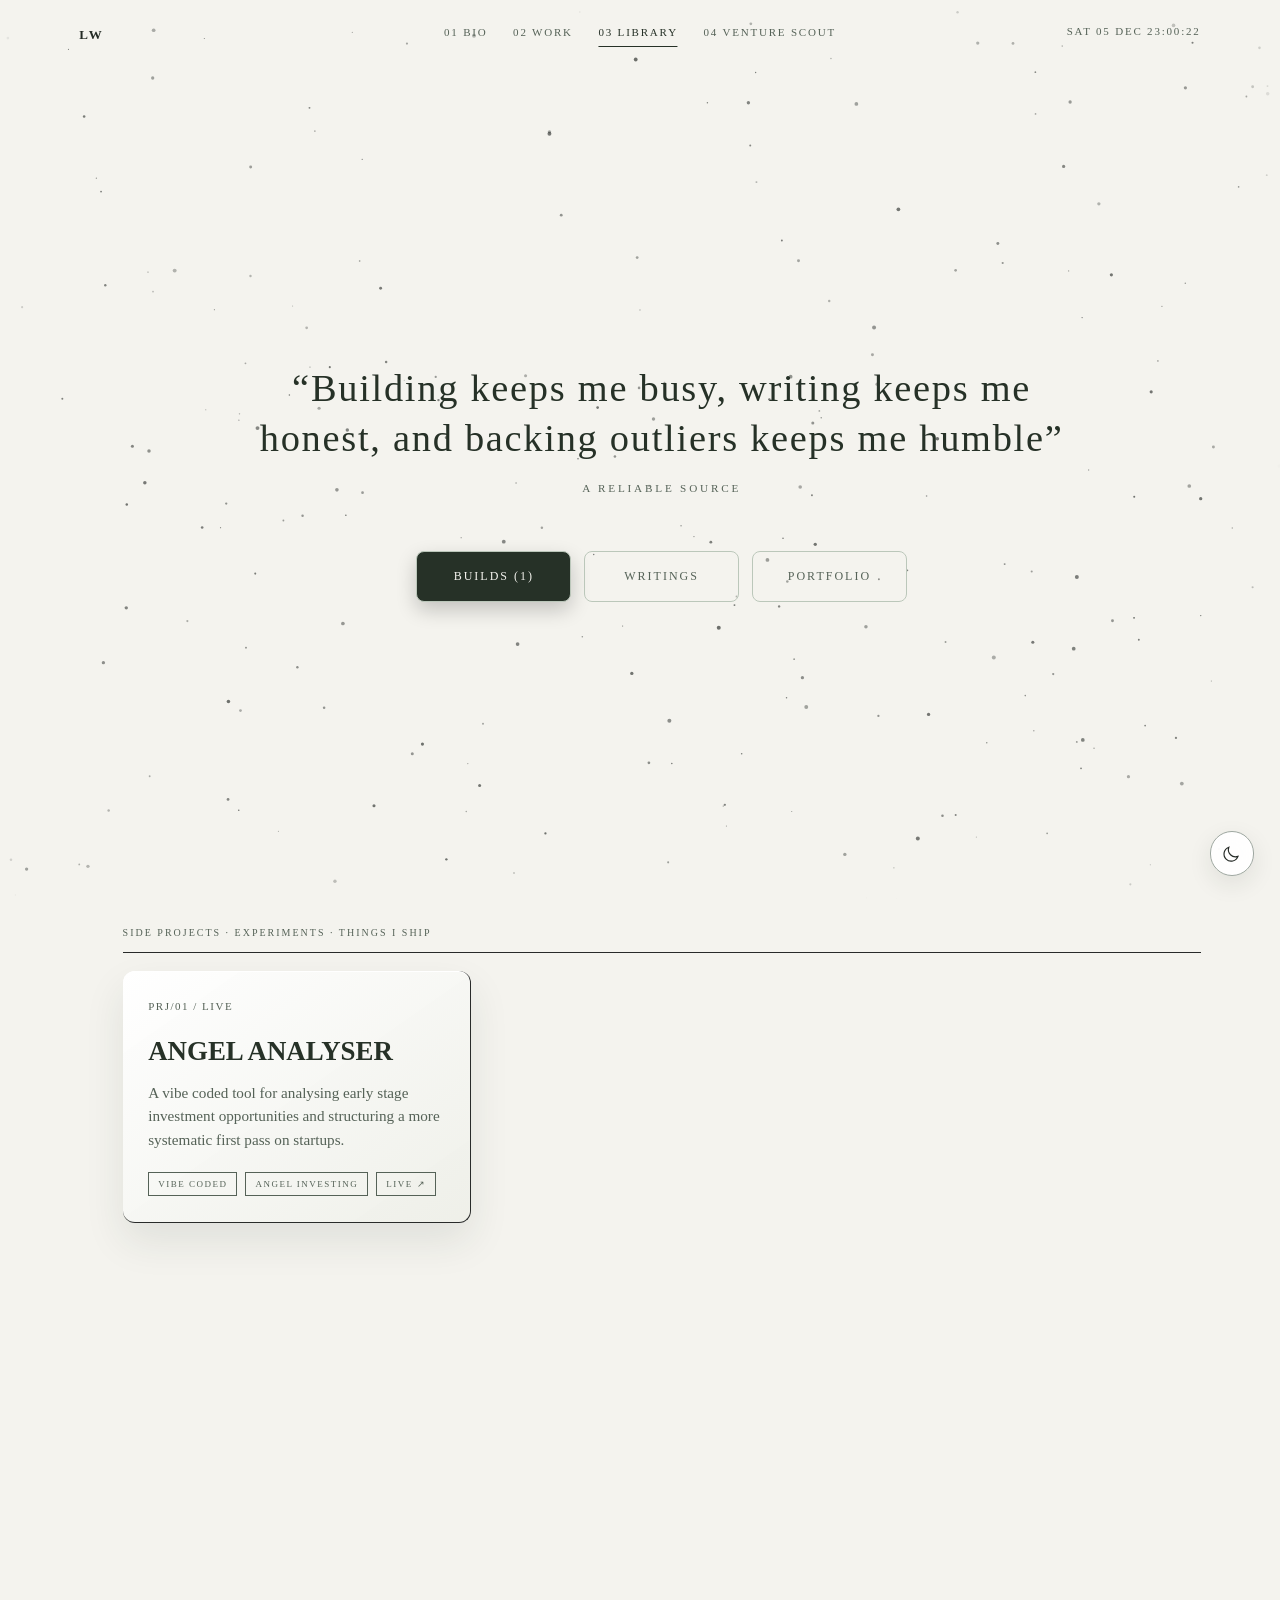
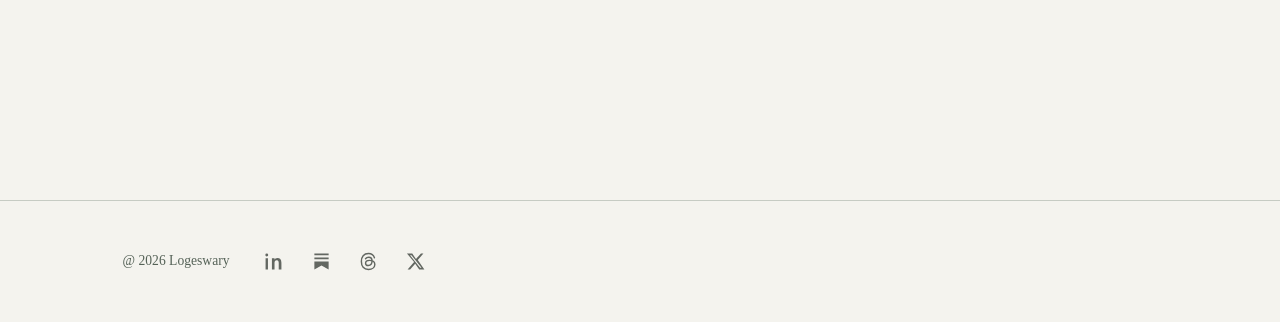
==== commit 0ba887eb: "Add favicon to Library page" ====
--- a/library.html
+++ b/library.html
@@ -1,4 +1,4 @@
-<!doctype html><html lang="en"><head><meta charset="utf-8"><meta name="viewport" content="width=device-width,initial-scale=1"><title>Library — Logeswary</title><link rel="stylesheet" href="assets/css/library-base.css">
+<!doctype html><html lang="en"><head><link rel="icon" type="image/png" sizes="48x48" href="/favicon.png"><meta charset="utf-8"><meta name="viewport" content="width=device-width,initial-scale=1"><title>Library — Logeswary</title><link rel="stylesheet" href="assets/css/library-base.css">
 
 
 
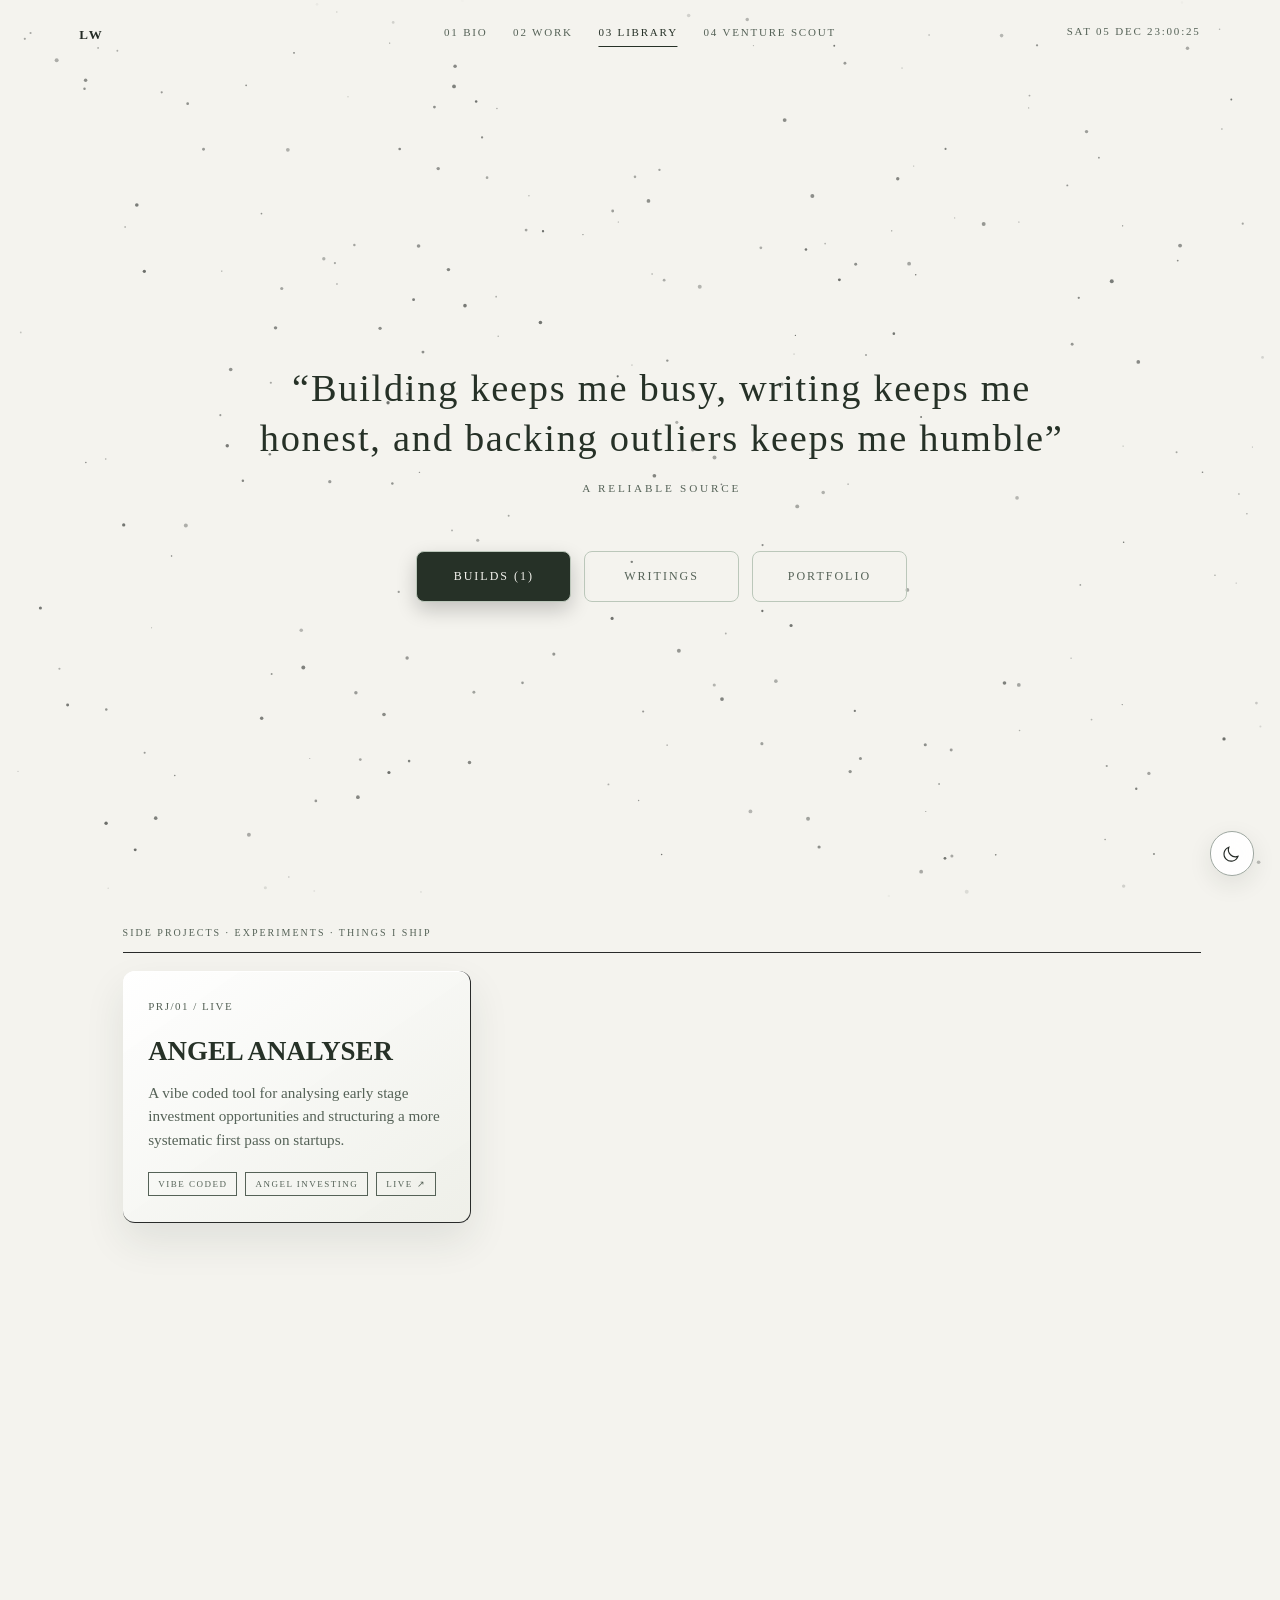
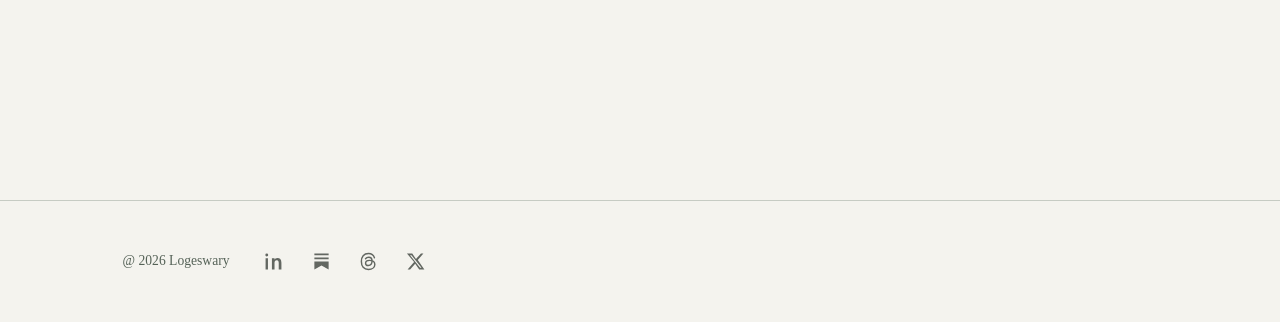
==== commit 10469654: "Update library.html" ====
--- a/library.html
+++ b/library.html
@@ -1,4 +1,4 @@
-<!doctype html><html lang="en"><head><link rel="icon" type="image/png" sizes="48x48" href="/favicon.png"><meta charset="utf-8"><meta name="viewport" content="width=device-width,initial-scale=1"><title>Library — Logeswary</title><link rel="stylesheet" href="assets/css/library-base.css">
+<!doctype html><html lang="en"><head><link rel="icon" type="image/png" sizes="48x48" href="/favicon.png?v=2"><meta charset="utf-8"><meta name="viewport" content="width=device-width,initial-scale=1"><title>Library — Logeswary</title><link rel="stylesheet" href="assets/css/library-base.css">
 
 
 
